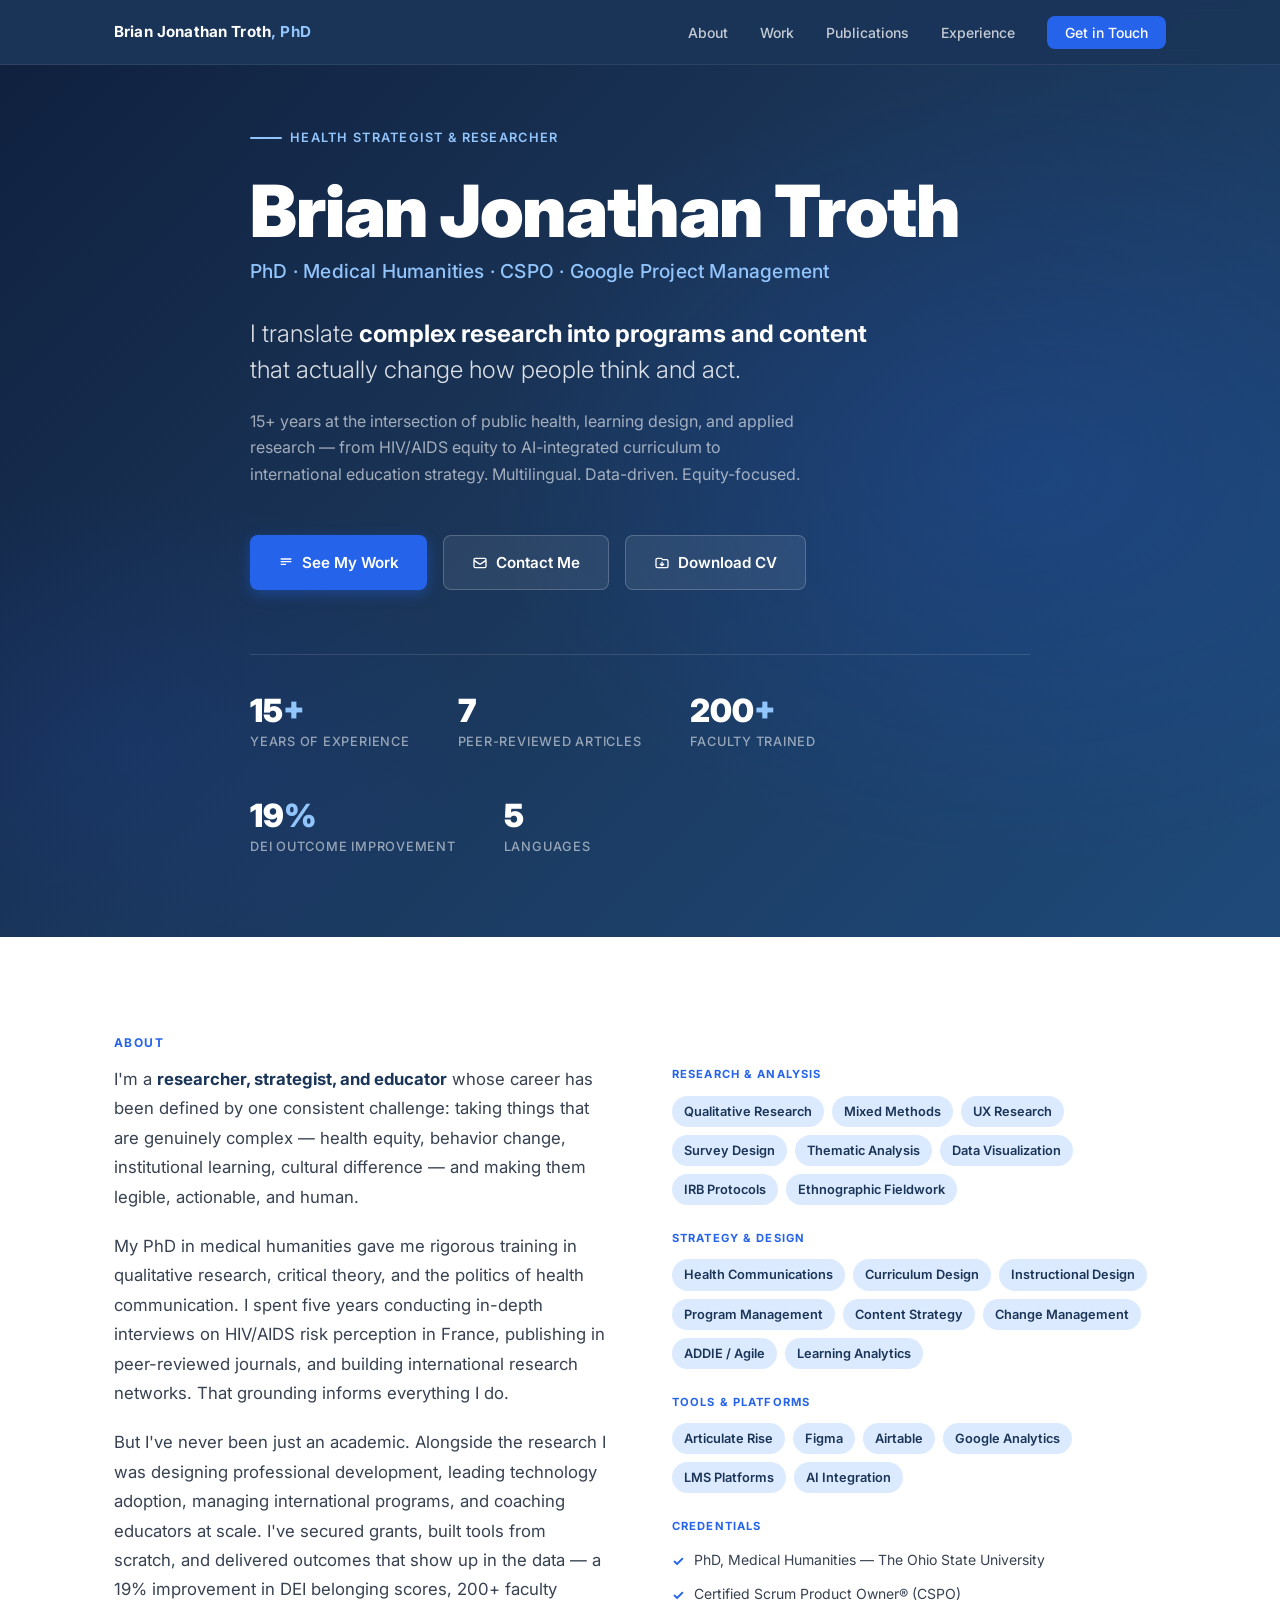
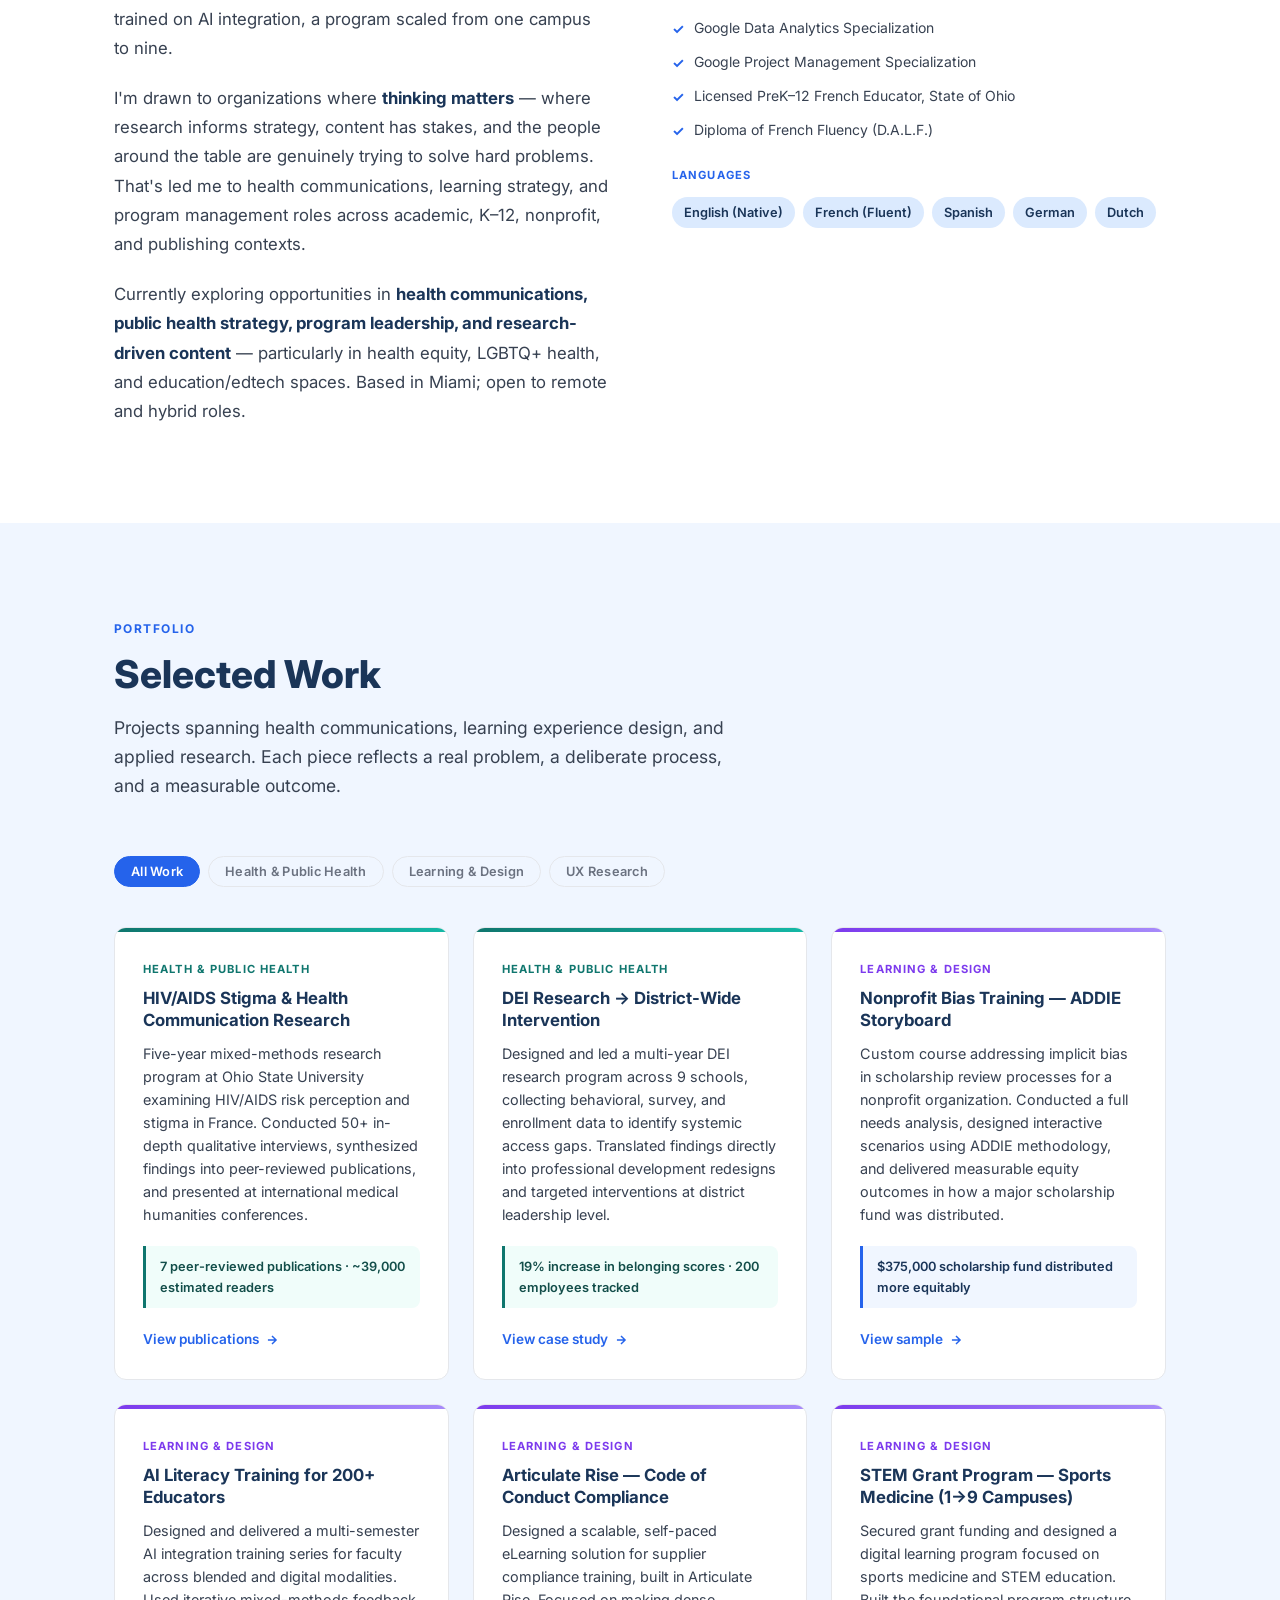
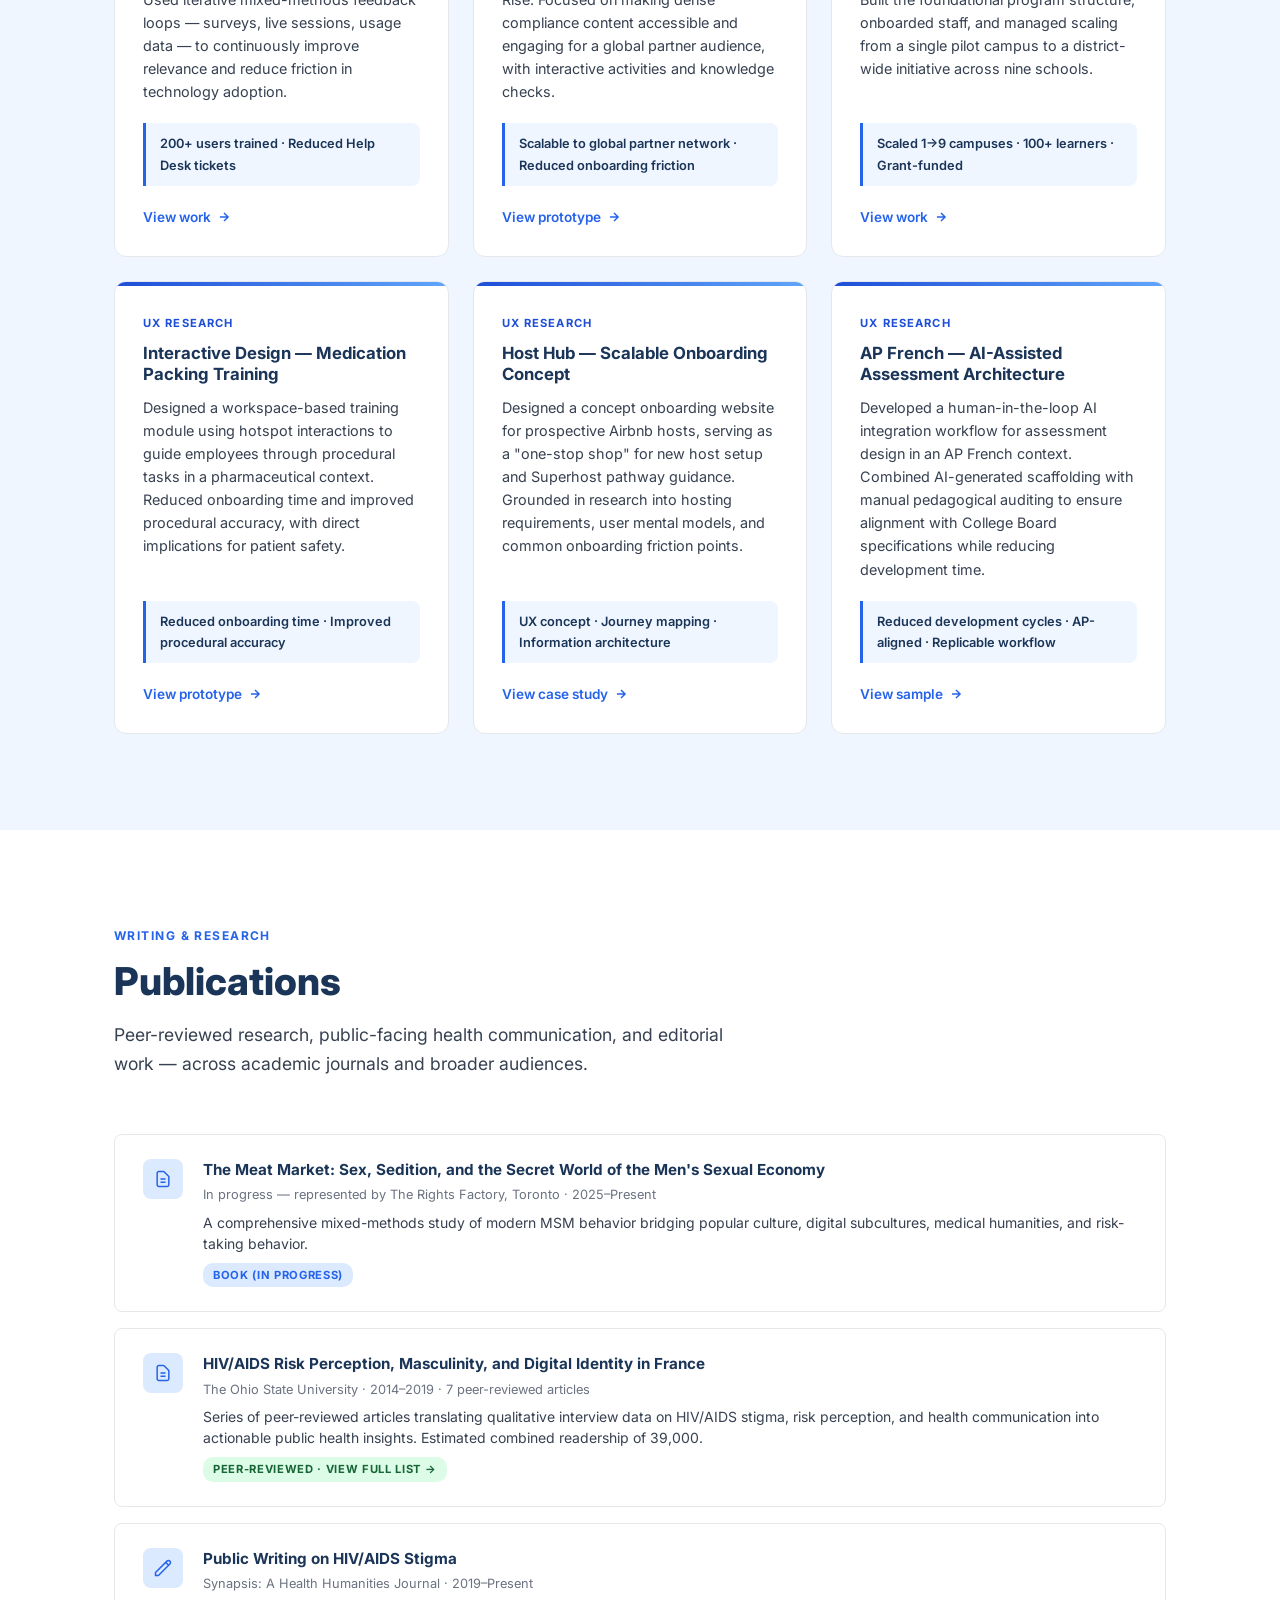
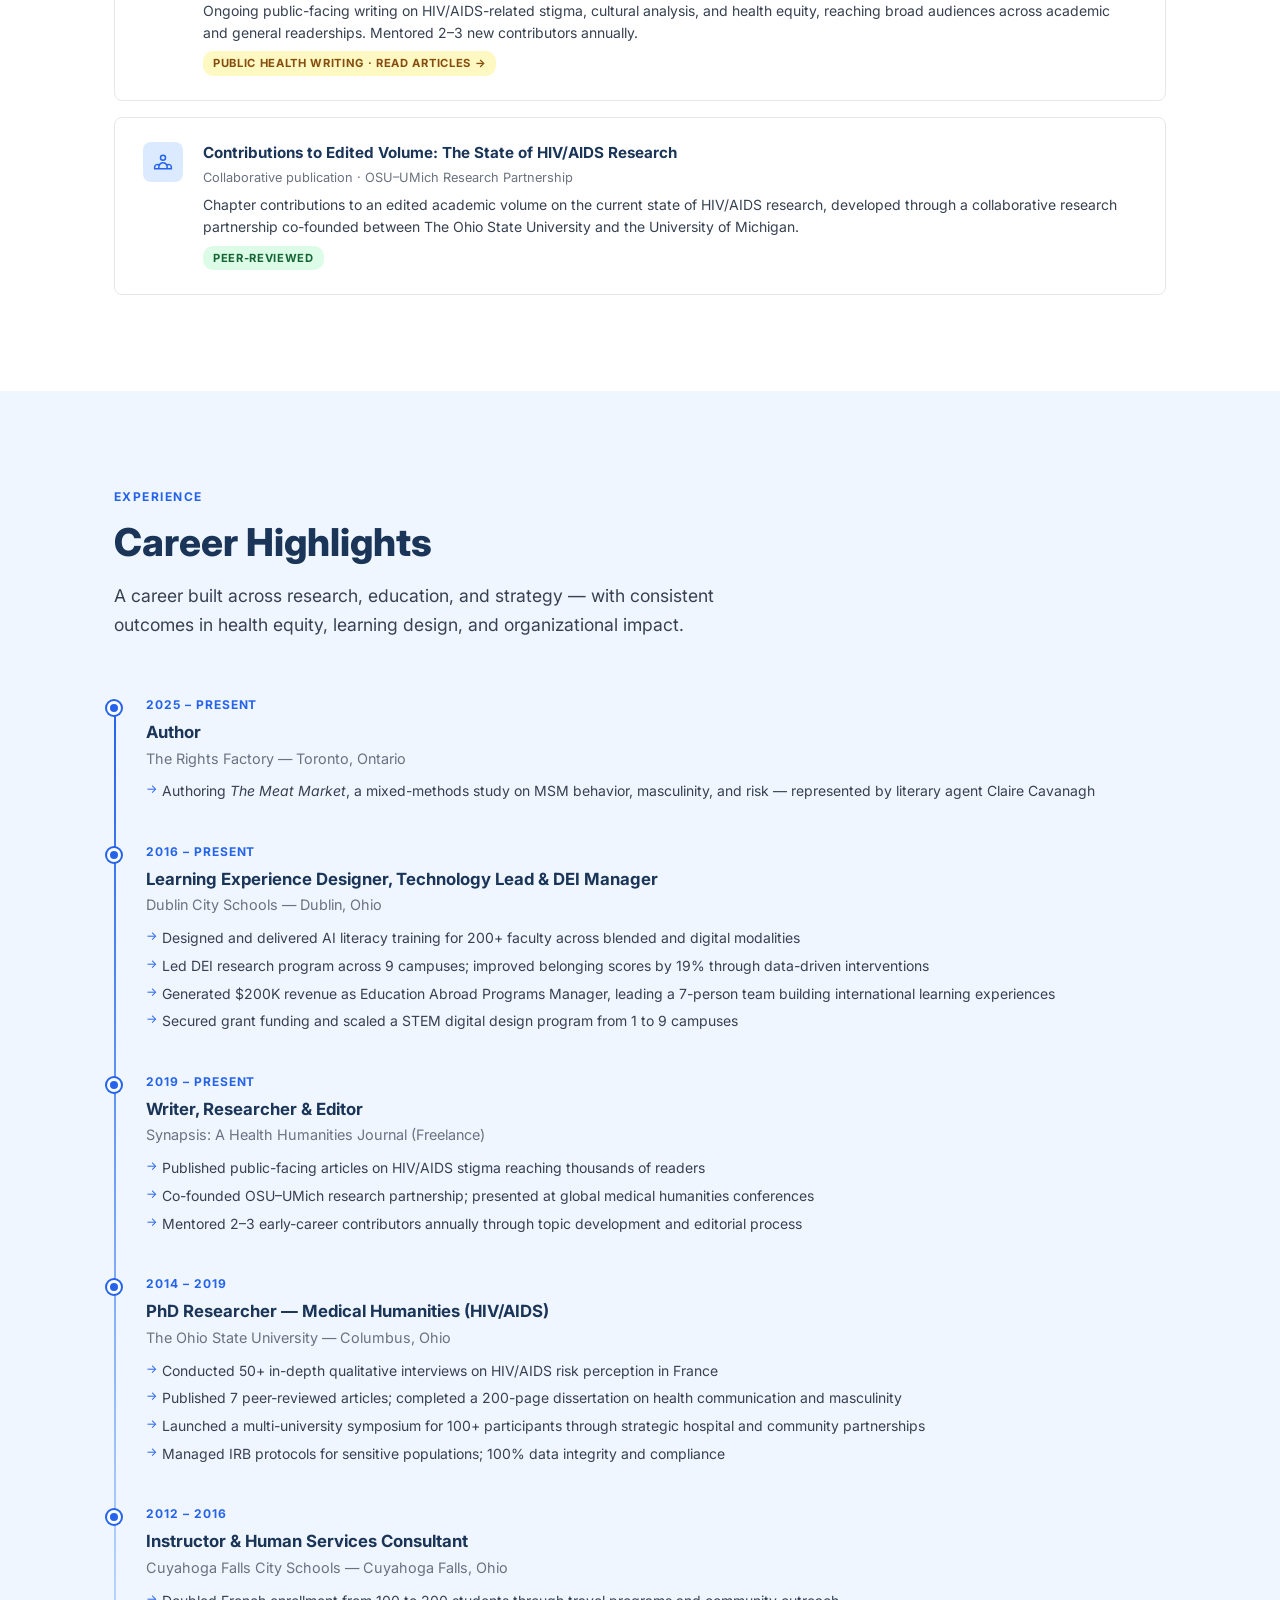
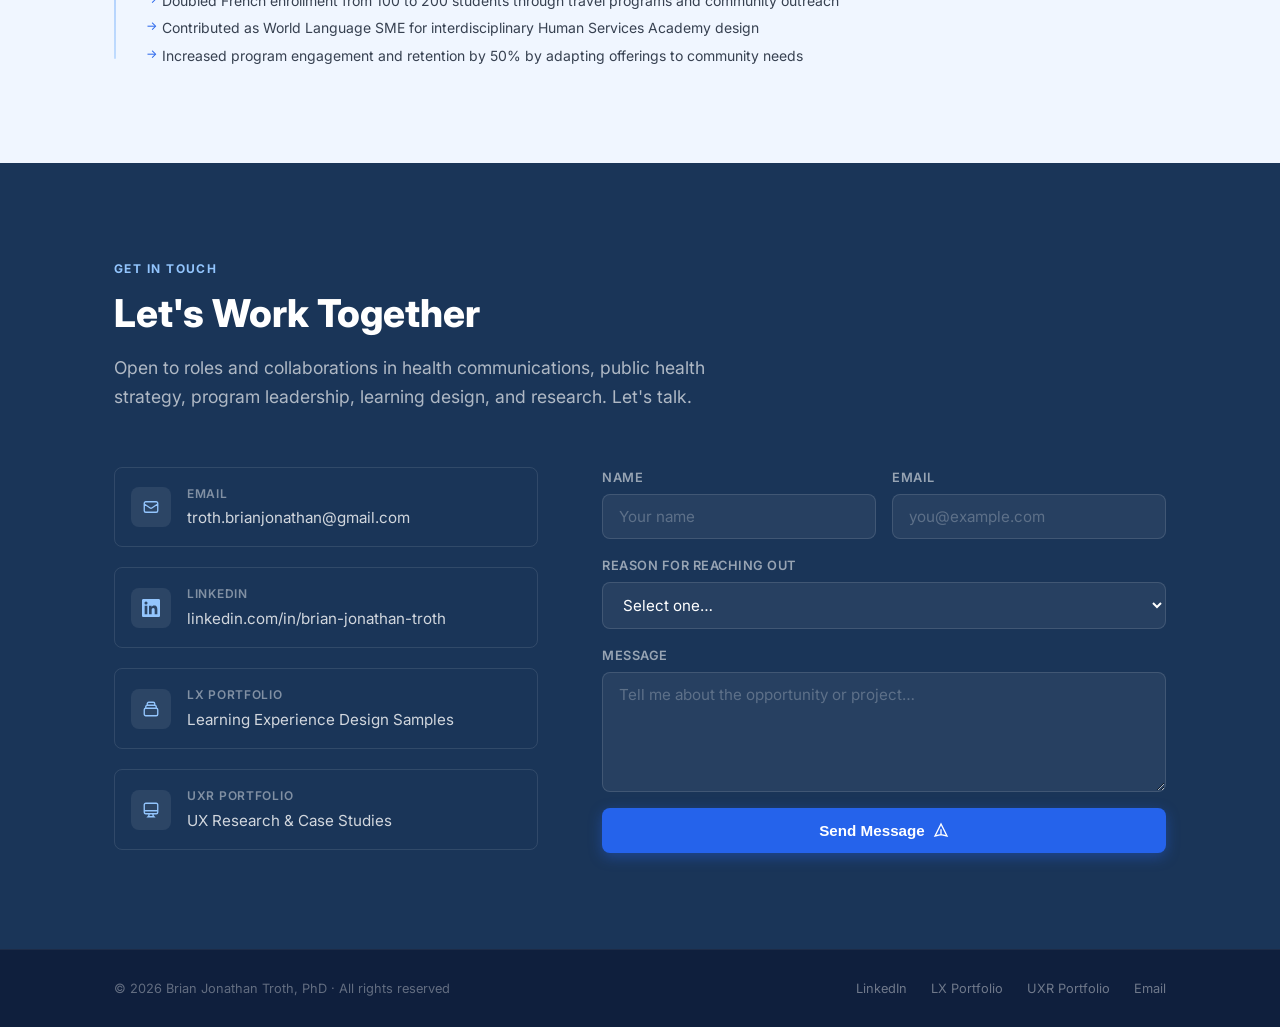
==== index.html @ f3775083 "Add files via upload" ====
<!DOCTYPE html>
<html lang="en">
<head>
  <meta charset="UTF-8" />
  <meta name="viewport" content="width=device-width, initial-scale=1.0" />
  <title>Brian Jonathan Troth, PhD — Health Strategist & Learning Researcher</title>
  <meta name="description" content="Brian Jonathan Troth is a researcher, strategist, and educator with 15+ years translating complex problems into health communications, programs, and learning experiences that change behavior." />
  <meta name="author" content="Brian Jonathan Troth" />

  <!-- Open Graph -->
  <meta property="og:title" content="Brian Jonathan Troth, PhD — Health Strategist & Learning Researcher" />
  <meta property="og:description" content="Researcher and strategist bridging public health, learning design, and real-world impact." />
  <meta property="og:type" content="website" />

  <!-- Fonts -->
  <link rel="preconnect" href="https://fonts.googleapis.com" />
  <link rel="preconnect" href="https://fonts.gstatic.com" crossorigin />
  <link href="https://fonts.googleapis.com/css2?family=Inter:wght@300;400;500;600;700;800;900&display=swap" rel="stylesheet" />

  <link rel="stylesheet" href="style.css" />
</head>
<body>

<!-- ============================================================
     NAVIGATION
============================================================ -->
<nav id="nav" role="navigation" aria-label="Main navigation">
  <div class="container nav-inner">
    <a href="#hero" class="nav-logo">Brian Jonathan Troth<span>, PhD</span></a>
    <ul class="nav-links" role="list">
      <li><a href="#about">About</a></li>
      <li><a href="#work">Work</a></li>
      <li><a href="#publications">Publications</a></li>
      <li><a href="#experience">Experience</a></li>
      <li><a href="#contact" class="nav-cta">Get in Touch</a></li>
    </ul>
    <button class="nav-toggle" aria-label="Toggle navigation" aria-expanded="false">
      <span></span><span></span><span></span>
    </button>
  </div>
</nav>


<!-- ============================================================
     HERO
============================================================ -->
<section id="hero">
  <div class="container">
    <div class="hero-inner">
      <div class="hero-eyebrow">Health Strategist &amp; Researcher</div>
      <h1 class="hero-name">Brian Jonathan Troth</h1>
      <p class="hero-credentials">PhD · Medical Humanities · CSPO · Google Project Management</p>
      <p class="hero-tagline">
        I translate <strong>complex research into programs and content</strong><br>
        that actually change how people think and act.
      </p>
      <p class="hero-sub">
        15+ years at the intersection of public health, learning design, and applied research —
        from HIV/AIDS equity to AI-integrated curriculum to international education strategy.
        Multilingual. Data-driven. Equity-focused.
      </p>
      <div class="hero-actions">
        <a href="#work" class="btn btn-primary">
          <svg width="16" height="16" fill="none" viewBox="0 0 24 24" stroke="currentColor" stroke-width="2"><path d="M4 6h16M4 10h16M4 14h8"/></svg>
          See My Work
        </a>
        <a href="#contact" class="btn btn-ghost">
          <svg width="16" height="16" fill="none" viewBox="0 0 24 24" stroke="currentColor" stroke-width="2"><path d="M3 8l7.89 5.26a2 2 0 002.22 0L21 8M5 19h14a2 2 0 002-2V7a2 2 0 00-2-2H5a2 2 0 00-2 2v10a2 2 0 002 2z"/></svg>
          Contact Me
        </a>
        <!-- ↓ Replace href with your resume file path after upload -->
        <a href="resume.pdf" target="_blank" rel="noopener" class="btn btn-ghost">
          <svg width="16" height="16" fill="none" viewBox="0 0 24 24" stroke="currentColor" stroke-width="2"><path d="M12 10v6m0 0l-3-3m3 3l3-3M3 17V7a2 2 0 012-2h6l2 2h6a2 2 0 012 2v8a2 2 0 01-2 2H5a2 2 0 01-2-2z"/></svg>
          Download CV
        </a>
      </div>

      <div class="hero-stats">
        <div>
          <div class="stat-num">15<span>+</span></div>
          <div class="stat-label">Years of experience</div>
        </div>
        <div>
          <div class="stat-num">7</div>
          <div class="stat-label">Peer-reviewed articles</div>
        </div>
        <div>
          <div class="stat-num">200<span>+</span></div>
          <div class="stat-label">Faculty trained</div>
        </div>
        <div>
          <div class="stat-num">19<span>%</span></div>
          <div class="stat-label">DEI outcome improvement</div>
        </div>
        <div>
          <div class="stat-num">5</div>
          <div class="stat-label">Languages</div>
        </div>
      </div>
    </div>
  </div>
</section>


<!-- ============================================================
     ABOUT
============================================================ -->
<section id="about">
  <div class="container">
    <div class="section-label">About</div>
    <div class="about-grid">

      <div class="about-body fade-in">
        <p>
          I'm a <strong>researcher, strategist, and educator</strong> whose career has been
          defined by one consistent challenge: taking things that are genuinely complex —
          health equity, behavior change, institutional learning, cultural difference — and
          making them legible, actionable, and human.
        </p>
        <p>
          My PhD in medical humanities gave me rigorous training in qualitative research,
          critical theory, and the politics of health communication. I spent five years
          conducting in-depth interviews on HIV/AIDS risk perception in France, publishing
          in peer-reviewed journals, and building international research networks. That
          grounding informs everything I do.
        </p>
        <p>
          But I've never been just an academic. Alongside the research I was designing
          professional development, leading technology adoption, managing international
          programs, and coaching educators at scale. I've secured grants, built tools from
          scratch, and delivered outcomes that show up in the data — a 19% improvement in
          DEI belonging scores, 200+ faculty trained on AI integration, a program scaled
          from one campus to nine.
        </p>
        <p>
          I'm drawn to organizations where <strong>thinking matters</strong> — where research
          informs strategy, content has stakes, and the people around the table are genuinely
          trying to solve hard problems. That's led me to health communications, learning
          strategy, and program management roles across academic, K–12, nonprofit, and
          publishing contexts.
        </p>
        <p>
          Currently exploring opportunities in <strong>health communications, public health
          strategy, program leadership, and research-driven content</strong> — particularly in
          health equity, LGBTQ+ health, and education/edtech spaces. Based in Miami; open
          to remote and hybrid roles.
        </p>
      </div>

      <div class="about-aside fade-in">
        <div class="skill-group">
          <h4>Research &amp; Analysis</h4>
          <div class="skill-tags">
            <span class="tag">Qualitative Research</span>
            <span class="tag">Mixed Methods</span>
            <span class="tag">UX Research</span>
            <span class="tag">Survey Design</span>
            <span class="tag">Thematic Analysis</span>
            <span class="tag">Data Visualization</span>
            <span class="tag">IRB Protocols</span>
            <span class="tag">Ethnographic Fieldwork</span>
          </div>
        </div>

        <div class="skill-group">
          <h4>Strategy &amp; Design</h4>
          <div class="skill-tags">
            <span class="tag">Health Communications</span>
            <span class="tag">Curriculum Design</span>
            <span class="tag">Instructional Design</span>
            <span class="tag">Program Management</span>
            <span class="tag">Content Strategy</span>
            <span class="tag">Change Management</span>
            <span class="tag">ADDIE / Agile</span>
            <span class="tag">Learning Analytics</span>
          </div>
        </div>

        <div class="skill-group">
          <h4>Tools &amp; Platforms</h4>
          <div class="skill-tags">
            <span class="tag">Articulate Rise</span>
            <span class="tag">Figma</span>
            <span class="tag">Airtable</span>
            <span class="tag">Google Analytics</span>
            <span class="tag">LMS Platforms</span>
            <span class="tag">AI Integration</span>
          </div>
        </div>

        <div class="skill-group">
          <h4>Credentials</h4>
          <ul class="cert-list">
            <li>PhD, Medical Humanities — The Ohio State University</li>
            <li>Certified Scrum Product Owner® (CSPO)</li>
            <li>Google Data Analytics Specialization</li>
            <li>Google Project Management Specialization</li>
            <li>Licensed PreK–12 French Educator, State of Ohio</li>
            <li>Diploma of French Fluency (D.A.L.F.)</li>
          </ul>
        </div>

        <div class="skill-group">
          <h4>Languages</h4>
          <div class="skill-tags">
            <span class="tag">English (Native)</span>
            <span class="tag">French (Fluent)</span>
            <span class="tag">Spanish</span>
            <span class="tag">German</span>
            <span class="tag">Dutch</span>
          </div>
        </div>
      </div>

    </div>
  </div>
</section>


<!-- ============================================================
     WORK / PORTFOLIO
     To add a new project: copy one .work-card block,
     update data-category (health | learning | research),
     update the stripe class, and fill in the fields.
============================================================ -->
<section id="work">
  <div class="container">
    <div class="section-label">Portfolio</div>
    <h2 class="section-title">Selected Work</h2>
    <p class="section-intro">
      Projects spanning health communications, learning experience design, and applied research.
      Each piece reflects a real problem, a deliberate process, and a measurable outcome.
    </p>

    <!-- Filter bar -->
    <div class="filter-bar" role="group" aria-label="Filter work by category">
      <button class="filter-btn active" data-filter="all">All Work</button>
      <button class="filter-btn" data-filter="health">Health &amp; Public Health</button>
      <button class="filter-btn" data-filter="learning">Learning &amp; Design</button>
      <button class="filter-btn" data-filter="research">UX Research</button>
    </div>

    <div class="work-grid">

      <!-- CARD 1 -->
      <article class="work-card fade-in" data-category="health">
        <div class="card-stripe health"></div>
        <div class="card-body">
          <div class="card-category health">Health &amp; Public Health</div>
          <h3 class="card-title">HIV/AIDS Stigma &amp; Health Communication Research</h3>
          <p class="card-desc">
            Five-year mixed-methods research program at Ohio State University examining HIV/AIDS
            risk perception and stigma in France. Conducted 50+ in-depth qualitative interviews,
            synthesized findings into peer-reviewed publications, and presented at international
            medical humanities conferences.
          </p>
          <div class="card-outcome health">7 peer-reviewed publications · ~39,000 estimated readers</div>
          <!-- ↓ Replace with actual link when available -->
          <a href="#publications" class="card-link">
            View publications
            <svg width="14" height="14" fill="none" viewBox="0 0 24 24" stroke="currentColor" stroke-width="2.5"><path d="M5 12h14M12 5l7 7-7 7"/></svg>
          </a>
        </div>
      </article>

      <!-- CARD 2 -->
      <article class="work-card fade-in" data-category="health">
        <div class="card-stripe health"></div>
        <div class="card-body">
          <div class="card-category health">Health &amp; Public Health</div>
          <h3 class="card-title">DEI Research → District-Wide Intervention</h3>
          <p class="card-desc">
            Designed and led a multi-year DEI research program across 9 schools, collecting
            behavioral, survey, and enrollment data to identify systemic access gaps. Translated
            findings directly into professional development redesigns and targeted interventions
            at district leadership level.
          </p>
          <div class="card-outcome health">19% increase in belonging scores · 200 employees tracked</div>
          <a href="https://sites.google.com/view/brian-jonathan-troth-uxr/home" target="_blank" rel="noopener" class="card-link">
            View case study
            <svg width="14" height="14" fill="none" viewBox="0 0 24 24" stroke="currentColor" stroke-width="2.5"><path d="M5 12h14M12 5l7 7-7 7"/></svg>
          </a>
        </div>
      </article>

      <!-- CARD 3 -->
      <article class="work-card fade-in" data-category="learning">
        <div class="card-stripe learning"></div>
        <div class="card-body">
          <div class="card-category learning">Learning &amp; Design</div>
          <h3 class="card-title">Nonprofit Bias Training — ADDIE Storyboard</h3>
          <p class="card-desc">
            Custom course addressing implicit bias in scholarship review processes for a
            nonprofit organization. Conducted a full needs analysis, designed interactive
            scenarios using ADDIE methodology, and delivered measurable equity outcomes
            in how a major scholarship fund was distributed.
          </p>
          <div class="card-outcome">$375,000 scholarship fund distributed more equitably</div>
          <a href="https://sites.google.com/view/brian-jonathan-troth-lx/home" target="_blank" rel="noopener" class="card-link">
            View sample
            <svg width="14" height="14" fill="none" viewBox="0 0 24 24" stroke="currentColor" stroke-width="2.5"><path d="M5 12h14M12 5l7 7-7 7"/></svg>
          </a>
        </div>
      </article>

      <!-- CARD 4 -->
      <article class="work-card fade-in" data-category="learning">
        <div class="card-stripe learning"></div>
        <div class="card-body">
          <div class="card-category learning">Learning &amp; Design</div>
          <h3 class="card-title">AI Literacy Training for 200+ Educators</h3>
          <p class="card-desc">
            Designed and delivered a multi-semester AI integration training series for faculty
            across blended and digital modalities. Used iterative mixed-methods feedback loops
            — surveys, live sessions, usage data — to continuously improve relevance and
            reduce friction in technology adoption.
          </p>
          <div class="card-outcome">200+ users trained · Reduced Help Desk tickets</div>
          <a href="https://sites.google.com/view/brian-jonathan-troth-lx/home" target="_blank" rel="noopener" class="card-link">
            View work
            <svg width="14" height="14" fill="none" viewBox="0 0 24 24" stroke="currentColor" stroke-width="2.5"><path d="M5 12h14M12 5l7 7-7 7"/></svg>
          </a>
        </div>
      </article>

      <!-- CARD 5 -->
      <article class="work-card fade-in" data-category="learning">
        <div class="card-stripe learning"></div>
        <div class="card-body">
          <div class="card-category learning">Learning &amp; Design</div>
          <h3 class="card-title">Articulate Rise — Code of Conduct Compliance</h3>
          <p class="card-desc">
            Designed a scalable, self-paced eLearning solution for supplier compliance training,
            built in Articulate Rise. Focused on making dense compliance content accessible and
            engaging for a global partner audience, with interactive activities and knowledge checks.
          </p>
          <div class="card-outcome">Scalable to global partner network · Reduced onboarding friction</div>
          <a href="https://sites.google.com/view/brian-jonathan-troth-lx/home" target="_blank" rel="noopener" class="card-link">
            View prototype
            <svg width="14" height="14" fill="none" viewBox="0 0 24 24" stroke="currentColor" stroke-width="2.5"><path d="M5 12h14M12 5l7 7-7 7"/></svg>
          </a>
        </div>
      </article>

      <!-- CARD 6 -->
      <article class="work-card fade-in" data-category="learning">
        <div class="card-stripe learning"></div>
        <div class="card-body">
          <div class="card-category learning">Learning &amp; Design</div>
          <h3 class="card-title">STEM Grant Program — Sports Medicine (1→9 Campuses)</h3>
          <p class="card-desc">
            Secured grant funding and designed a digital learning program focused on sports
            medicine and STEM education. Built the foundational program structure, onboarded
            staff, and managed scaling from a single pilot campus to a district-wide initiative
            across nine schools.
          </p>
          <div class="card-outcome">Scaled 1→9 campuses · 100+ learners · Grant-funded</div>
          <a href="https://sites.google.com/view/brian-jonathan-troth-lx/home" target="_blank" rel="noopener" class="card-link">
            View work
            <svg width="14" height="14" fill="none" viewBox="0 0 24 24" stroke="currentColor" stroke-width="2.5"><path d="M5 12h14M12 5l7 7-7 7"/></svg>
          </a>
        </div>
      </article>

      <!-- CARD 7 -->
      <article class="work-card fade-in" data-category="research">
        <div class="card-stripe research"></div>
        <div class="card-body">
          <div class="card-category research">UX Research</div>
          <h3 class="card-title">Interactive Design — Medication Packing Training</h3>
          <p class="card-desc">
            Designed a workspace-based training module using hotspot interactions to guide
            employees through procedural tasks in a pharmaceutical context. Reduced onboarding
            time and improved procedural accuracy, with direct implications for patient safety.
          </p>
          <div class="card-outcome">Reduced onboarding time · Improved procedural accuracy</div>
          <a href="https://sites.google.com/view/brian-jonathan-troth-uxr/home" target="_blank" rel="noopener" class="card-link">
            View prototype
            <svg width="14" height="14" fill="none" viewBox="0 0 24 24" stroke="currentColor" stroke-width="2.5"><path d="M5 12h14M12 5l7 7-7 7"/></svg>
          </a>
        </div>
      </article>

      <!-- CARD 8 -->
      <article class="work-card fade-in" data-category="research">
        <div class="card-stripe research"></div>
        <div class="card-body">
          <div class="card-category research">UX Research</div>
          <h3 class="card-title">Host Hub — Scalable Onboarding Concept</h3>
          <p class="card-desc">
            Designed a concept onboarding website for prospective Airbnb hosts, serving as a
            "one-stop shop" for new host setup and Superhost pathway guidance. Grounded in
            research into hosting requirements, user mental models, and common onboarding
            friction points.
          </p>
          <div class="card-outcome">UX concept · Journey mapping · Information architecture</div>
          <a href="https://sites.google.com/view/brian-jonathan-troth-uxr/home" target="_blank" rel="noopener" class="card-link">
            View case study
            <svg width="14" height="14" fill="none" viewBox="0 0 24 24" stroke="currentColor" stroke-width="2.5"><path d="M5 12h14M12 5l7 7-7 7"/></svg>
          </a>
        </div>
      </article>

      <!-- CARD 9 -->
      <article class="work-card fade-in" data-category="research">
        <div class="card-stripe research"></div>
        <div class="card-body">
          <div class="card-category research">UX Research</div>
          <h3 class="card-title">AP French — AI-Assisted Assessment Architecture</h3>
          <p class="card-desc">
            Developed a human-in-the-loop AI integration workflow for assessment design in an
            AP French context. Combined AI-generated scaffolding with manual pedagogical auditing
            to ensure alignment with College Board specifications while reducing development time.
          </p>
          <div class="card-outcome">Reduced development cycles · AP-aligned · Replicable workflow</div>
          <a href="https://sites.google.com/view/brian-jonathan-troth-lx/home" target="_blank" rel="noopener" class="card-link">
            View sample
            <svg width="14" height="14" fill="none" viewBox="0 0 24 24" stroke="currentColor" stroke-width="2.5"><path d="M5 12h14M12 5l7 7-7 7"/></svg>
          </a>
        </div>
      </article>

    </div><!-- /work-grid -->
  </div>
</section>


<!-- ============================================================
     PUBLICATIONS
============================================================ -->
<section id="publications">
  <div class="container">
    <div class="section-label">Writing &amp; Research</div>
    <h2 class="section-title">Publications</h2>
    <p class="section-intro">
      Peer-reviewed research, public-facing health communication, and editorial work —
      across academic journals and broader audiences.
    </p>

    <div class="pub-grid">

      <!-- ↓ Replace href values with actual DOI/URL links for each article -->
      <div class="pub-item fade-in">
        <div class="pub-icon">
          <svg width="20" height="20" fill="none" viewBox="0 0 24 24" stroke="currentColor" stroke-width="1.8"><path d="M9 12h6m-6 4h6m2 5H7a2 2 0 01-2-2V5a2 2 0 012-2h5.586a1 1 0 01.707.293l5.414 5.414a1 1 0 01.293.707V19a2 2 0 01-2 2z"/></svg>
        </div>
        <div class="pub-content">
          <div class="pub-title">The Meat Market: Sex, Sedition, and the Secret World of the Men's Sexual Economy</div>
          <div class="pub-meta">In progress — represented by The Rights Factory, Toronto · 2025–Present</div>
          <div class="pub-desc">A comprehensive mixed-methods study of modern MSM behavior bridging popular culture, digital subcultures, medical humanities, and risk-taking behavior.</div>
          <span class="pub-tag">Book (In Progress)</span>
        </div>
      </div>

      <div class="pub-item fade-in">
        <div class="pub-icon">
          <svg width="20" height="20" fill="none" viewBox="0 0 24 24" stroke="currentColor" stroke-width="1.8"><path d="M9 12h6m-6 4h6m2 5H7a2 2 0 01-2-2V5a2 2 0 012-2h5.586a1 1 0 01.707.293l5.414 5.414a1 1 0 01.293.707V19a2 2 0 01-2 2z"/></svg>
        </div>
        <div class="pub-content">
          <div class="pub-title">HIV/AIDS Risk Perception, Masculinity, and Digital Identity in France</div>
          <div class="pub-meta">The Ohio State University · 2014–2019 · 7 peer-reviewed articles</div>
          <div class="pub-desc">Series of peer-reviewed articles translating qualitative interview data on HIV/AIDS stigma, risk perception, and health communication into actionable public health insights. Estimated combined readership of 39,000.</div>
          <!-- ↓ Replace with link to your Google Scholar or publications page -->
          <a href="https://scholar.google.com/citations?user=c9XU_WUAAAAJ&hl=en" class="pub-tag peer" style="text-decoration:none;">Peer-Reviewed · View Full List →</a>
        </div>
      </div>

      <div class="pub-item fade-in">
        <div class="pub-icon">
          <svg width="20" height="20" fill="none" viewBox="0 0 24 24" stroke="currentColor" stroke-width="1.8"><path d="M15.232 5.232l3.536 3.536m-2.036-5.036a2.5 2.5 0 113.536 3.536L6.5 21.036H3v-3.572L16.732 3.732z"/></svg>
        </div>
        <div class="pub-content">
          <div class="pub-title">Public Writing on HIV/AIDS Stigma</div>
          <div class="pub-meta">Synapsis: A Health Humanities Journal · 2019–Present</div>
          <div class="pub-desc">Ongoing public-facing writing on HIV/AIDS-related stigma, cultural analysis, and health equity, reaching broad audiences across academic and general readerships. Mentored 2–3 new contributors annually.</div>
          <!-- ↓ Replace with your actual Synapsis author page URL -->
          <a href="https://medicalhealthhumanities.com/author/troth13/" target="_blank" rel="noopener" class="pub-tag public" style="text-decoration:none;">Public Health Writing · Read Articles →</a>
        </div>
      </div>

      <div class="pub-item fade-in">
        <div class="pub-icon">
          <svg width="20" height="20" fill="none" viewBox="0 0 24 24" stroke="currentColor" stroke-width="1.8"><path d="M17 20h5v-2a3 3 0 00-5.356-1.857M17 20H7m10 0v-2c0-.656-.126-1.283-.356-1.857M7 20H2v-2a3 3 0 015.356-1.857M7 20v-2c0-.656.126-1.283.356-1.857m0 0a5.002 5.002 0 019.288 0M15 7a3 3 0 11-6 0 3 3 0 016 0z"/></svg>
        </div>
        <div class="pub-content">
          <div class="pub-title">Contributions to Edited Volume: The State of HIV/AIDS Research</div>
          <div class="pub-meta">Collaborative publication · OSU–UMich Research Partnership</div>
          <div class="pub-desc">Chapter contributions to an edited academic volume on the current state of HIV/AIDS research, developed through a collaborative research partnership co-founded between The Ohio State University and the University of Michigan.</div>
          <span class="pub-tag peer">Peer-Reviewed</span>
        </div>
      </div>

    </div>
  </div>
</section>


<!-- ============================================================
     EXPERIENCE
============================================================ -->
<section id="experience">
  <div class="container">
    <div class="section-label">Experience</div>
    <h2 class="section-title">Career Highlights</h2>
    <p class="section-intro">
      A career built across research, education, and strategy — with consistent outcomes
      in health equity, learning design, and organizational impact.
    </p>

    <div class="timeline">

      <div class="timeline-item fade-in">
        <div class="timeline-date">2025 – Present</div>
        <div class="timeline-role">Author</div>
        <div class="timeline-org">The Rights Factory — Toronto, Ontario</div>
        <ul class="timeline-bullets">
          <li>Authoring <em>The Meat Market</em>, a mixed-methods study on MSM behavior, masculinity, and risk — represented by literary agent Claire Cavanagh</li>
        </ul>
      </div>

      <div class="timeline-item fade-in">
        <div class="timeline-date">2016 – Present</div>
        <div class="timeline-role">Learning Experience Designer, Technology Lead &amp; DEI Manager</div>
        <div class="timeline-org">Dublin City Schools — Dublin, Ohio</div>
        <ul class="timeline-bullets">
          <li>Designed and delivered AI literacy training for 200+ faculty across blended and digital modalities</li>
          <li>Led DEI research program across 9 campuses; improved belonging scores by 19% through data-driven interventions</li>
          <li>Generated $200K revenue as Education Abroad Programs Manager, leading a 7-person team building international learning experiences</li>
          <li>Secured grant funding and scaled a STEM digital design program from 1 to 9 campuses</li>
        </ul>
      </div>

      <div class="timeline-item fade-in">
        <div class="timeline-date">2019 – Present</div>
        <div class="timeline-role">Writer, Researcher &amp; Editor</div>
        <div class="timeline-org">Synapsis: A Health Humanities Journal (Freelance)</div>
        <ul class="timeline-bullets">
          <li>Published public-facing articles on HIV/AIDS stigma reaching thousands of readers</li>
          <li>Co-founded OSU–UMich research partnership; presented at global medical humanities conferences</li>
          <li>Mentored 2–3 early-career contributors annually through topic development and editorial process</li>
        </ul>
      </div>

      <div class="timeline-item fade-in">
        <div class="timeline-date">2014 – 2019</div>
        <div class="timeline-role">PhD Researcher — Medical Humanities (HIV/AIDS)</div>
        <div class="timeline-org">The Ohio State University — Columbus, Ohio</div>
        <ul class="timeline-bullets">
          <li>Conducted 50+ in-depth qualitative interviews on HIV/AIDS risk perception in France</li>
          <li>Published 7 peer-reviewed articles; completed a 200-page dissertation on health communication and masculinity</li>
          <li>Launched a multi-university symposium for 100+ participants through strategic hospital and community partnerships</li>
          <li>Managed IRB protocols for sensitive populations; 100% data integrity and compliance</li>
        </ul>
      </div>

      <div class="timeline-item fade-in">
        <div class="timeline-date">2012 – 2016</div>
        <div class="timeline-role">Instructor &amp; Human Services Consultant</div>
        <div class="timeline-org">Cuyahoga Falls City Schools — Cuyahoga Falls, Ohio</div>
        <ul class="timeline-bullets">
          <li>Doubled French enrollment from 100 to 200 students through travel programs and community outreach</li>
          <li>Contributed as World Language SME for interdisciplinary Human Services Academy design</li>
          <li>Increased program engagement and retention by 50% by adapting offerings to community needs</li>
        </ul>
      </div>

    </div>
  </div>
</section>


<!-- ============================================================
     CONTACT
     To enable the form: sign up at formspree.io (free),
     create a form, and replace YOUR_FORM_ID below.
============================================================ -->
<section id="contact">
  <div class="container">
    <div class="section-label">Get in Touch</div>
    <h2 class="section-title">Let's Work Together</h2>
    <p class="section-intro">
      Open to roles and collaborations in health communications, public health strategy,
      program leadership, learning design, and research. Let's talk.
    </p>

    <div class="contact-grid">

      <div class="contact-methods">
        <a href="mailto:troth.brianjonathan@gmail.com" class="contact-method">
          <div class="contact-icon">
            <svg width="18" height="18" fill="none" viewBox="0 0 24 24" stroke="currentColor" stroke-width="1.8"><path d="M3 8l7.89 5.26a2 2 0 002.22 0L21 8M5 19h14a2 2 0 002-2V7a2 2 0 00-2-2H5a2 2 0 00-2 2v10a2 2 0 002 2z"/></svg>
          </div>
          <div>
            <div style="font-size:.75rem;color:rgba(255,255,255,.45);font-weight:600;letter-spacing:.06em;text-transform:uppercase;margin-bottom:2px">Email</div>
            troth.brianjonathan@gmail.com
          </div>
        </a>

        <a href="https://www.linkedin.com/in/brian-jonathan-troth" target="_blank" rel="noopener" class="contact-method">
          <div class="contact-icon">
            <svg width="18" height="18" fill="currentColor" viewBox="0 0 24 24"><path d="M20.447 20.452h-3.554v-5.569c0-1.328-.027-3.037-1.852-3.037-1.853 0-2.136 1.445-2.136 2.939v5.667H9.351V9h3.414v1.561h.046c.477-.9 1.637-1.85 3.37-1.85 3.601 0 4.267 2.37 4.267 5.455v6.286zM5.337 7.433a2.062 2.062 0 01-2.063-2.065 2.064 2.064 0 112.063 2.065zm1.782 13.019H3.555V9h3.564v11.452zM22.225 0H1.771C.792 0 0 .774 0 1.729v20.542C0 23.227.792 24 1.771 24h20.451C23.2 24 24 23.227 24 22.271V1.729C24 .774 23.2 0 22.222 0h.003z"/></svg>
          </div>
          <div>
            <div style="font-size:.75rem;color:rgba(255,255,255,.45);font-weight:600;letter-spacing:.06em;text-transform:uppercase;margin-bottom:2px">LinkedIn</div>
            linkedin.com/in/brian-jonathan-troth
          </div>
        </a>

        <a href="https://sites.google.com/view/brian-jonathan-troth-lx/home" target="_blank" rel="noopener" class="contact-method">
          <div class="contact-icon">
            <svg width="18" height="18" fill="none" viewBox="0 0 24 24" stroke="currentColor" stroke-width="1.8"><path d="M19 11H5m14 0a2 2 0 012 2v6a2 2 0 01-2 2H5a2 2 0 01-2-2v-6a2 2 0 012-2m14 0V9a2 2 0 00-2-2M5 11V9a2 2 0 012-2m0 0V5a2 2 0 012-2h6a2 2 0 012 2v2M7 7h10"/></svg>
          </div>
          <div>
            <div style="font-size:.75rem;color:rgba(255,255,255,.45);font-weight:600;letter-spacing:.06em;text-transform:uppercase;margin-bottom:2px">LX Portfolio</div>
            Learning Experience Design Samples
          </div>
        </a>

        <a href="https://sites.google.com/view/brian-jonathan-troth-uxr/home" target="_blank" rel="noopener" class="contact-method">
          <div class="contact-icon">
            <svg width="18" height="18" fill="none" viewBox="0 0 24 24" stroke="currentColor" stroke-width="1.8"><path d="M9.75 17L9 20l-1 1h8l-1-1-.75-3M3 13h18M5 17h14a2 2 0 002-2V5a2 2 0 00-2-2H5a2 2 0 00-2 2v10a2 2 0 002 2z"/></svg>
          </div>
          <div>
            <div style="font-size:.75rem;color:rgba(255,255,255,.45);font-weight:600;letter-spacing:.06em;text-transform:uppercase;margin-bottom:2px">UXR Portfolio</div>
            UX Research &amp; Case Studies
          </div>
        </a>
      </div>

      <!-- Contact form — powered by Formspree (free tier) -->
      <form
        id="contact-form"
        action="https://formspree.io/f/xnjynjjw"
        method="POST"
        class="contact-form"
      >
        <div class="form-row">
          <div class="form-field">
            <label for="name">Name</label>
            <input type="text" id="name" name="name" placeholder="Your name" required />
          </div>
          <div class="form-field">
            <label for="email">Email</label>
            <input type="email" id="email" name="email" placeholder="you@example.com" required />
          </div>
        </div>

        <div class="form-field">
          <label for="subject">Reason for reaching out</label>
          <select id="subject" name="subject">
            <option value="">Select one…</option>
            <option>Job opportunity</option>
            <option>Collaboration / research</option>
            <option>Speaking / writing inquiry</option>
            <option>General question</option>
          </select>
        </div>

        <div class="form-field">
          <label for="message">Message</label>
          <textarea id="message" name="message" placeholder="Tell me about the opportunity or project…" required></textarea>
        </div>

        <button type="submit" class="btn btn-primary" style="width:100%;justify-content:center;">
          Send Message
          <svg width="16" height="16" fill="none" viewBox="0 0 24 24" stroke="currentColor" stroke-width="2"><path d="M12 19l9 2-9-18-9 18 9-2zm0 0v-8"/></svg>
        </button>
      </form>

    </div>
  </div>
</section>


<!-- ============================================================
     FOOTER
============================================================ -->
<footer>
  <div class="container footer-inner">
    <p class="footer-copy">&copy; 2026 Brian Jonathan Troth, PhD · All rights reserved</p>
    <nav class="footer-links" aria-label="Footer navigation">
      <a href="https://www.linkedin.com/in/brian-jonathan-troth" target="_blank" rel="noopener">LinkedIn</a>
      <a href="https://sites.google.com/view/brian-jonathan-troth-lx/home" target="_blank" rel="noopener">LX Portfolio</a>
      <a href="https://sites.google.com/view/brian-jonathan-troth-uxr/home" target="_blank" rel="noopener">UXR Portfolio</a>
      <a href="mailto:troth.brianjonathan@gmail.com">Email</a>
    </nav>
  </div>
</footer>

<script src="script.js"></script>
</body>
</html>
---- style.css ----
/* ============================================================
   Brian Jonathan Troth — Portfolio
   style.css
   ============================================================ */

/* --- Reset & Base ----------------------------------------- */
*, *::before, *::after { box-sizing: border-box; margin: 0; padding: 0; }

:root {
  --navy:      #1a3558;
  --blue:      #2563eb;
  --blue-mid:  #1d4ed8;
  --blue-lt:   #dbeafe;
  --blue-pale: #f0f6ff;
  --ink:       #111827;
  --ink-mid:   #374151;
  --ink-lt:    #6b7280;
  --rule:      #e5e7eb;
  --white:     #ffffff;
  --radius:    8px;
  --shadow:    0 1px 3px rgba(0,0,0,.08), 0 4px 16px rgba(0,0,0,.06);
  --shadow-md: 0 4px 12px rgba(0,0,0,.10), 0 12px 32px rgba(0,0,0,.08);
  --transition: .2s ease;
  --font: 'Inter', system-ui, -apple-system, sans-serif;
}

html { scroll-behavior: smooth; font-size: 16px; }

body {
  font-family: var(--font);
  color: var(--ink);
  background: var(--white);
  line-height: 1.65;
  -webkit-font-smoothing: antialiased;
}

img { display: block; max-width: 100%; }
a { color: var(--blue); text-decoration: none; }
a:hover { text-decoration: underline; }

/* --- Layout helpers --------------------------------------- */
.container {
  max-width: 1100px;
  margin: 0 auto;
  padding: 0 24px;
}

section { padding: 96px 0; }
section:nth-child(even) { background: var(--blue-pale); }

.section-label {
  font-size: .75rem;
  font-weight: 700;
  letter-spacing: .12em;
  text-transform: uppercase;
  color: var(--blue);
  margin-bottom: 12px;
}

.section-title {
  font-size: clamp(1.75rem, 3vw, 2.5rem);
  font-weight: 800;
  color: var(--navy);
  line-height: 1.2;
  margin-bottom: 16px;
}

.section-intro {
  font-size: 1.1rem;
  color: var(--ink-mid);
  max-width: 640px;
  margin-bottom: 56px;
}

/* --- Navigation ------------------------------------------- */
#nav {
  position: fixed;
  top: 0; left: 0; right: 0;
  z-index: 100;
  background: rgba(26, 53, 88, .97);
  backdrop-filter: blur(8px);
  -webkit-backdrop-filter: blur(8px);
  border-bottom: 1px solid rgba(255,255,255,.08);
  transition: box-shadow var(--transition);
}

#nav.scrolled { box-shadow: 0 2px 16px rgba(0,0,0,.18); }

.nav-inner {
  display: flex;
  align-items: center;
  justify-content: space-between;
  height: 64px;
}

.nav-logo {
  font-size: .95rem;
  font-weight: 700;
  color: var(--white);
  letter-spacing: .01em;
}
.nav-logo span { color: #93c5fd; }

.nav-links {
  display: flex;
  gap: 32px;
  list-style: none;
}

.nav-links a {
  font-size: .875rem;
  font-weight: 500;
  color: rgba(255,255,255,.75);
  transition: color var(--transition);
}
.nav-links a:hover { color: var(--white); text-decoration: none; }

.nav-cta {
  background: var(--blue);
  color: var(--white) !important;
  padding: 8px 18px;
  border-radius: var(--radius);
  transition: background var(--transition) !important;
}
.nav-cta:hover { background: var(--blue-mid) !important; }

.nav-toggle {
  display: none;
  background: none;
  border: none;
  cursor: pointer;
  padding: 8px;
  flex-direction: column;
  gap: 5px;
}
.nav-toggle span {
  display: block;
  width: 22px; height: 2px;
  background: var(--white);
  border-radius: 2px;
  transition: var(--transition);
}

/* --- Hero ------------------------------------------------- */
#hero {
  min-height: 100vh;
  background: linear-gradient(135deg, #0f1f3d 0%, #1a3558 45%, #1e4a7a 100%);
  display: flex;
  align-items: center;
  padding: 120px 0 80px;
  position: relative;
  overflow: hidden;
}

#hero::before {
  content: '';
  position: absolute;
  inset: 0;
  background:
    radial-gradient(ellipse 60% 60% at 80% 50%, rgba(37,99,235,.18) 0%, transparent 70%),
    radial-gradient(ellipse 40% 40% at 10% 80%, rgba(29,78,216,.12) 0%, transparent 70%);
  pointer-events: none;
}

.hero-inner {
  position: relative;
  max-width: 780px;
}

.hero-eyebrow {
  display: inline-flex;
  align-items: center;
  gap: 8px;
  font-size: .8rem;
  font-weight: 600;
  letter-spacing: .1em;
  text-transform: uppercase;
  color: #93c5fd;
  margin-bottom: 24px;
}
.hero-eyebrow::before {
  content: '';
  display: block;
  width: 32px; height: 2px;
  background: #93c5fd;
  border-radius: 2px;
}

.hero-name {
  font-size: clamp(2.5rem, 6vw, 4.5rem);
  font-weight: 900;
  color: var(--white);
  line-height: 1.05;
  letter-spacing: -.02em;
  margin-bottom: 8px;
}

.hero-credentials {
  font-size: clamp(1rem, 2vw, 1.2rem);
  color: #93c5fd;
  font-weight: 500;
  margin-bottom: 28px;
  letter-spacing: .01em;
}

.hero-tagline {
  font-size: clamp(1.1rem, 2.5vw, 1.5rem);
  font-weight: 300;
  color: rgba(255,255,255,.85);
  line-height: 1.5;
  margin-bottom: 20px;
  max-width: 640px;
}

.hero-tagline strong {
  font-weight: 700;
  color: var(--white);
}

.hero-sub {
  font-size: 1rem;
  color: rgba(255,255,255,.6);
  margin-bottom: 48px;
  max-width: 560px;
}

.hero-actions {
  display: flex;
  gap: 16px;
  flex-wrap: wrap;
}

.btn {
  display: inline-flex;
  align-items: center;
  gap: 8px;
  padding: 14px 28px;
  border-radius: var(--radius);
  font-size: .95rem;
  font-weight: 600;
  cursor: pointer;
  border: none;
  transition: all var(--transition);
  text-decoration: none !important;
}

.btn-primary {
  background: var(--blue);
  color: var(--white);
  box-shadow: 0 4px 14px rgba(37,99,235,.4);
}
.btn-primary:hover {
  background: var(--blue-mid);
  transform: translateY(-1px);
  box-shadow: 0 6px 20px rgba(37,99,235,.5);
}

.btn-ghost {
  background: rgba(255,255,255,.08);
  color: var(--white);
  border: 1px solid rgba(255,255,255,.2);
}
.btn-ghost:hover {
  background: rgba(255,255,255,.14);
  transform: translateY(-1px);
}

.hero-stats {
  display: flex;
  gap: 48px;
  margin-top: 64px;
  padding-top: 40px;
  border-top: 1px solid rgba(255,255,255,.12);
  flex-wrap: wrap;
}

.stat-num {
  font-size: 2rem;
  font-weight: 900;
  color: var(--white);
  line-height: 1;
  margin-bottom: 4px;
}
.stat-num span { color: #93c5fd; }
.stat-label {
  font-size: .8rem;
  color: rgba(255,255,255,.55);
  font-weight: 500;
  text-transform: uppercase;
  letter-spacing: .06em;
}

/* --- About ------------------------------------------------ */
#about .about-grid {
  display: grid;
  grid-template-columns: 1fr 1fr;
  gap: 64px;
  align-items: start;
}

.about-body p {
  color: var(--ink-mid);
  font-size: 1.05rem;
  margin-bottom: 20px;
  line-height: 1.75;
}
.about-body p:last-child { margin-bottom: 0; }

.about-body strong { color: var(--navy); font-weight: 700; }

.about-aside { display: flex; flex-direction: column; gap: 24px; }

.skill-group h4 {
  font-size: .7rem;
  font-weight: 700;
  letter-spacing: .1em;
  text-transform: uppercase;
  color: var(--blue);
  margin-bottom: 12px;
}

.skill-tags {
  display: flex;
  flex-wrap: wrap;
  gap: 8px;
}

.tag {
  background: var(--blue-lt);
  color: var(--navy);
  font-size: .8rem;
  font-weight: 600;
  padding: 5px 12px;
  border-radius: 20px;
}

.cert-list {
  list-style: none;
  display: flex;
  flex-direction: column;
  gap: 10px;
}
.cert-list li {
  display: flex;
  align-items: flex-start;
  gap: 10px;
  font-size: .875rem;
  color: var(--ink-mid);
}
.cert-list li::before {
  content: '✓';
  color: var(--blue);
  font-weight: 700;
  flex-shrink: 0;
  margin-top: 1px;
}

/* --- Portfolio -------------------------------------------- */
#work .filter-bar {
  display: flex;
  gap: 8px;
  flex-wrap: wrap;
  margin-bottom: 40px;
}

.filter-btn {
  background: none;
  border: 1.5px solid var(--rule);
  color: var(--ink-lt);
  font-size: .8rem;
  font-weight: 600;
  padding: 7px 16px;
  border-radius: 20px;
  cursor: pointer;
  transition: all var(--transition);
  font-family: var(--font);
  letter-spacing: .02em;
}
.filter-btn:hover { border-color: var(--blue); color: var(--blue); }
.filter-btn.active {
  background: var(--blue);
  border-color: var(--blue);
  color: var(--white);
}

.work-grid {
  display: grid;
  grid-template-columns: repeat(auto-fill, minmax(320px, 1fr));
  gap: 24px;
}

.work-card {
  background: var(--white);
  border: 1px solid var(--rule);
  border-radius: 12px;
  overflow: hidden;
  transition: all var(--transition);
  display: flex;
  flex-direction: column;
}
.work-card:hover {
  transform: translateY(-4px);
  box-shadow: var(--shadow-md);
  border-color: #bfdbfe;
}

.card-stripe {
  height: 4px;
  background: linear-gradient(90deg, var(--blue), #60a5fa);
}
.card-stripe.health { background: linear-gradient(90deg, #0f766e, #14b8a6); }
.card-stripe.learning { background: linear-gradient(90deg, #7c3aed, #a78bfa); }
.card-stripe.research { background: linear-gradient(90deg, #1d4ed8, #60a5fa); }

.card-body {
  padding: 28px;
  flex: 1;
  display: flex;
  flex-direction: column;
}

.card-category {
  font-size: .7rem;
  font-weight: 700;
  letter-spacing: .1em;
  text-transform: uppercase;
  margin-bottom: 10px;
}
.card-category.health { color: #0f766e; }
.card-category.learning { color: #7c3aed; }
.card-category.research { color: #1d4ed8; }

.card-title {
  font-size: 1.05rem;
  font-weight: 700;
  color: var(--navy);
  margin-bottom: 10px;
  line-height: 1.3;
}

.card-desc {
  font-size: .9rem;
  color: var(--ink-mid);
  line-height: 1.6;
  margin-bottom: 20px;
  flex: 1;
}

.card-outcome {
  background: var(--blue-pale);
  border-left: 3px solid var(--blue);
  padding: 10px 14px;
  border-radius: 0 var(--radius) var(--radius) 0;
  font-size: .8rem;
  color: var(--navy);
  font-weight: 600;
  margin-bottom: 20px;
}
.card-outcome.health { background: #f0fdfa; border-color: #0f766e; color: #134e4a; }
.card-outcome.learning { background: #f5f3ff; border-color: #7c3aed; color: #3b0764; }

.card-link {
  display: inline-flex;
  align-items: center;
  gap: 6px;
  font-size: .85rem;
  font-weight: 600;
  color: var(--blue);
  margin-top: auto;
}
.card-link svg { transition: transform var(--transition); }
.card-link:hover svg { transform: translateX(3px); }
.card-link:hover { text-decoration: none; }

/* --- Publications ----------------------------------------- */
#publications .pub-grid {
  display: grid;
  gap: 16px;
}

.pub-item {
  background: var(--white);
  border: 1px solid var(--rule);
  border-radius: var(--radius);
  padding: 24px 28px;
  display: flex;
  gap: 20px;
  align-items: flex-start;
  transition: all var(--transition);
}
.pub-item:hover { border-color: #bfdbfe; box-shadow: var(--shadow); }

.pub-icon {
  width: 40px; height: 40px;
  background: var(--blue-lt);
  border-radius: 8px;
  display: flex;
  align-items: center;
  justify-content: center;
  flex-shrink: 0;
  color: var(--blue);
}

.pub-content { flex: 1; }

.pub-title {
  font-size: .95rem;
  font-weight: 700;
  color: var(--navy);
  margin-bottom: 4px;
  line-height: 1.4;
}

.pub-meta {
  font-size: .8rem;
  color: var(--ink-lt);
  margin-bottom: 6px;
}

.pub-desc {
  font-size: .875rem;
  color: var(--ink-mid);
  line-height: 1.55;
}

.pub-tag {
  display: inline-block;
  font-size: .7rem;
  font-weight: 700;
  letter-spacing: .06em;
  text-transform: uppercase;
  background: var(--blue-lt);
  color: var(--blue);
  padding: 3px 10px;
  border-radius: 10px;
  margin-top: 8px;
}
.pub-tag.peer { background: #dcfce7; color: #166534; }
.pub-tag.public { background: #fef9c3; color: #854d0e; }

/* --- Experience ------------------------------------------- */
#experience .timeline {
  display: grid;
  gap: 0;
  position: relative;
  padding-left: 32px;
}

#experience .timeline::before {
  content: '';
  position: absolute;
  left: 0; top: 8px; bottom: 8px;
  width: 2px;
  background: linear-gradient(to bottom, var(--blue), #bfdbfe);
  border-radius: 2px;
}

.timeline-item {
  position: relative;
  padding-bottom: 40px;
}
.timeline-item:last-child { padding-bottom: 0; }

.timeline-item::before {
  content: '';
  position: absolute;
  left: -39px; top: 6px;
  width: 14px; height: 14px;
  border-radius: 50%;
  background: var(--blue);
  border: 3px solid var(--white);
  box-shadow: 0 0 0 2px var(--blue);
}

.timeline-date {
  font-size: .75rem;
  font-weight: 700;
  letter-spacing: .08em;
  text-transform: uppercase;
  color: var(--blue);
  margin-bottom: 4px;
}

.timeline-role {
  font-size: 1.05rem;
  font-weight: 700;
  color: var(--navy);
}

.timeline-org {
  font-size: .9rem;
  color: var(--ink-lt);
  margin-bottom: 10px;
}

.timeline-bullets {
  list-style: none;
  display: flex;
  flex-direction: column;
  gap: 6px;
}
.timeline-bullets li {
  font-size: .875rem;
  color: var(--ink-mid);
  padding-left: 16px;
  position: relative;
  line-height: 1.55;
}
.timeline-bullets li::before {
  content: '→';
  position: absolute;
  left: 0;
  color: var(--blue);
  font-size: .75rem;
}

/* --- Contact ---------------------------------------------- */
#contact {
  background: var(--navy);
  padding: 96px 0;
}

#contact .section-label { color: #93c5fd; }
#contact .section-title { color: var(--white); }
#contact .section-intro { color: rgba(255,255,255,.65); }

.contact-grid {
  display: grid;
  grid-template-columns: 1fr 1fr;
  gap: 64px;
  align-items: start;
}

.contact-methods {
  display: flex;
  flex-direction: column;
  gap: 20px;
}

.contact-method {
  display: flex;
  align-items: center;
  gap: 16px;
  color: rgba(255,255,255,.8);
  font-size: .95rem;
  text-decoration: none;
  padding: 16px;
  border-radius: var(--radius);
  border: 1px solid rgba(255,255,255,.1);
  transition: all var(--transition);
}
.contact-method:hover {
  background: rgba(255,255,255,.06);
  border-color: rgba(255,255,255,.2);
  color: var(--white);
  text-decoration: none;
}

.contact-icon {
  width: 40px; height: 40px;
  background: rgba(255,255,255,.08);
  border-radius: 8px;
  display: flex;
  align-items: center;
  justify-content: center;
  flex-shrink: 0;
  color: #93c5fd;
}

.contact-form {
  display: flex;
  flex-direction: column;
  gap: 16px;
}

.form-row { display: grid; grid-template-columns: 1fr 1fr; gap: 16px; }

.form-field {
  display: flex;
  flex-direction: column;
  gap: 6px;
}

.form-field label {
  font-size: .8rem;
  font-weight: 600;
  color: rgba(255,255,255,.55);
  letter-spacing: .04em;
  text-transform: uppercase;
}

.form-field input,
.form-field textarea,
.form-field select {
  background: rgba(255,255,255,.06);
  border: 1px solid rgba(255,255,255,.12);
  border-radius: var(--radius);
  color: var(--white);
  font-size: .95rem;
  font-family: var(--font);
  padding: 12px 16px;
  transition: border-color var(--transition);
  outline: none;
}

.form-field input::placeholder,
.form-field textarea::placeholder {
  color: rgba(255,255,255,.25);
}

.form-field input:focus,
.form-field textarea:focus,
.form-field select:focus {
  border-color: #60a5fa;
}

.form-field textarea { resize: vertical; min-height: 120px; }

.form-field select option { background: var(--navy); color: var(--white); }

/* --- Footer ----------------------------------------------- */
footer {
  background: #0f1f3d;
  padding: 28px 0;
  border-top: 1px solid rgba(255,255,255,.06);
}

.footer-inner {
  display: flex;
  align-items: center;
  justify-content: space-between;
  gap: 16px;
  flex-wrap: wrap;
}

.footer-copy {
  font-size: .8rem;
  color: rgba(255,255,255,.35);
}

.footer-links {
  display: flex;
  gap: 24px;
}
.footer-links a {
  font-size: .8rem;
  color: rgba(255,255,255,.4);
  transition: color var(--transition);
}
.footer-links a:hover { color: rgba(255,255,255,.7); text-decoration: none; }

/* --- Responsive ------------------------------------------- */
@media (max-width: 768px) {
  section { padding: 64px 0; }

  .nav-links { display: none; }
  .nav-links.open {
    display: flex;
    flex-direction: column;
    position: absolute;
    top: 64px; left: 0; right: 0;
    background: rgba(26,53,88,.98);
    padding: 20px 24px;
    gap: 16px;
    border-bottom: 1px solid rgba(255,255,255,.08);
  }
  .nav-toggle { display: flex; }

  #about .about-grid { grid-template-columns: 1fr; gap: 40px; }
  .contact-grid { grid-template-columns: 1fr; gap: 40px; }
  .form-row { grid-template-columns: 1fr; }

  .hero-stats { gap: 28px; }
  .work-grid { grid-template-columns: 1fr; }
}

/* --- Utility ---------------------------------------------- */
.hidden { display: none !important; }

.fade-in {
  opacity: 0;
  transform: translateY(20px);
  transition: opacity .5s ease, transform .5s ease;
}
.fade-in.visible {
  opacity: 1;
  transform: none;
}
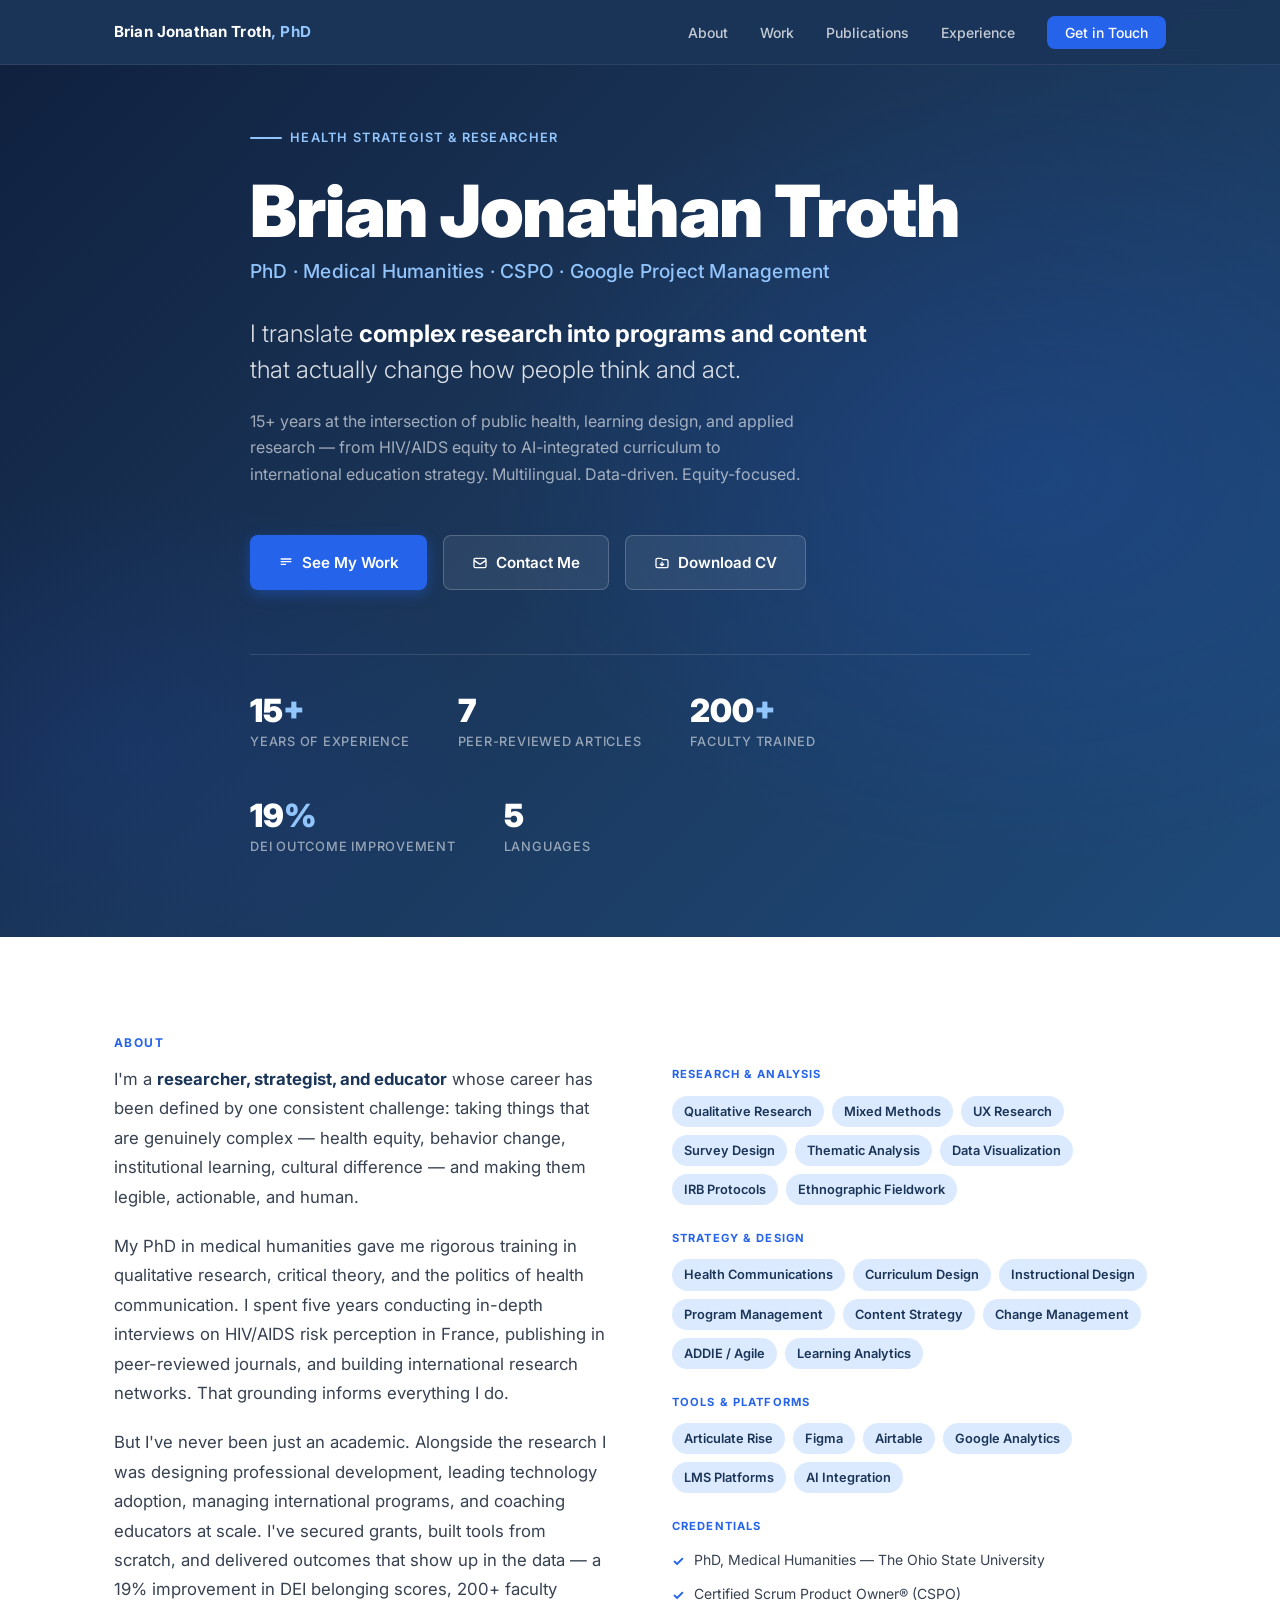
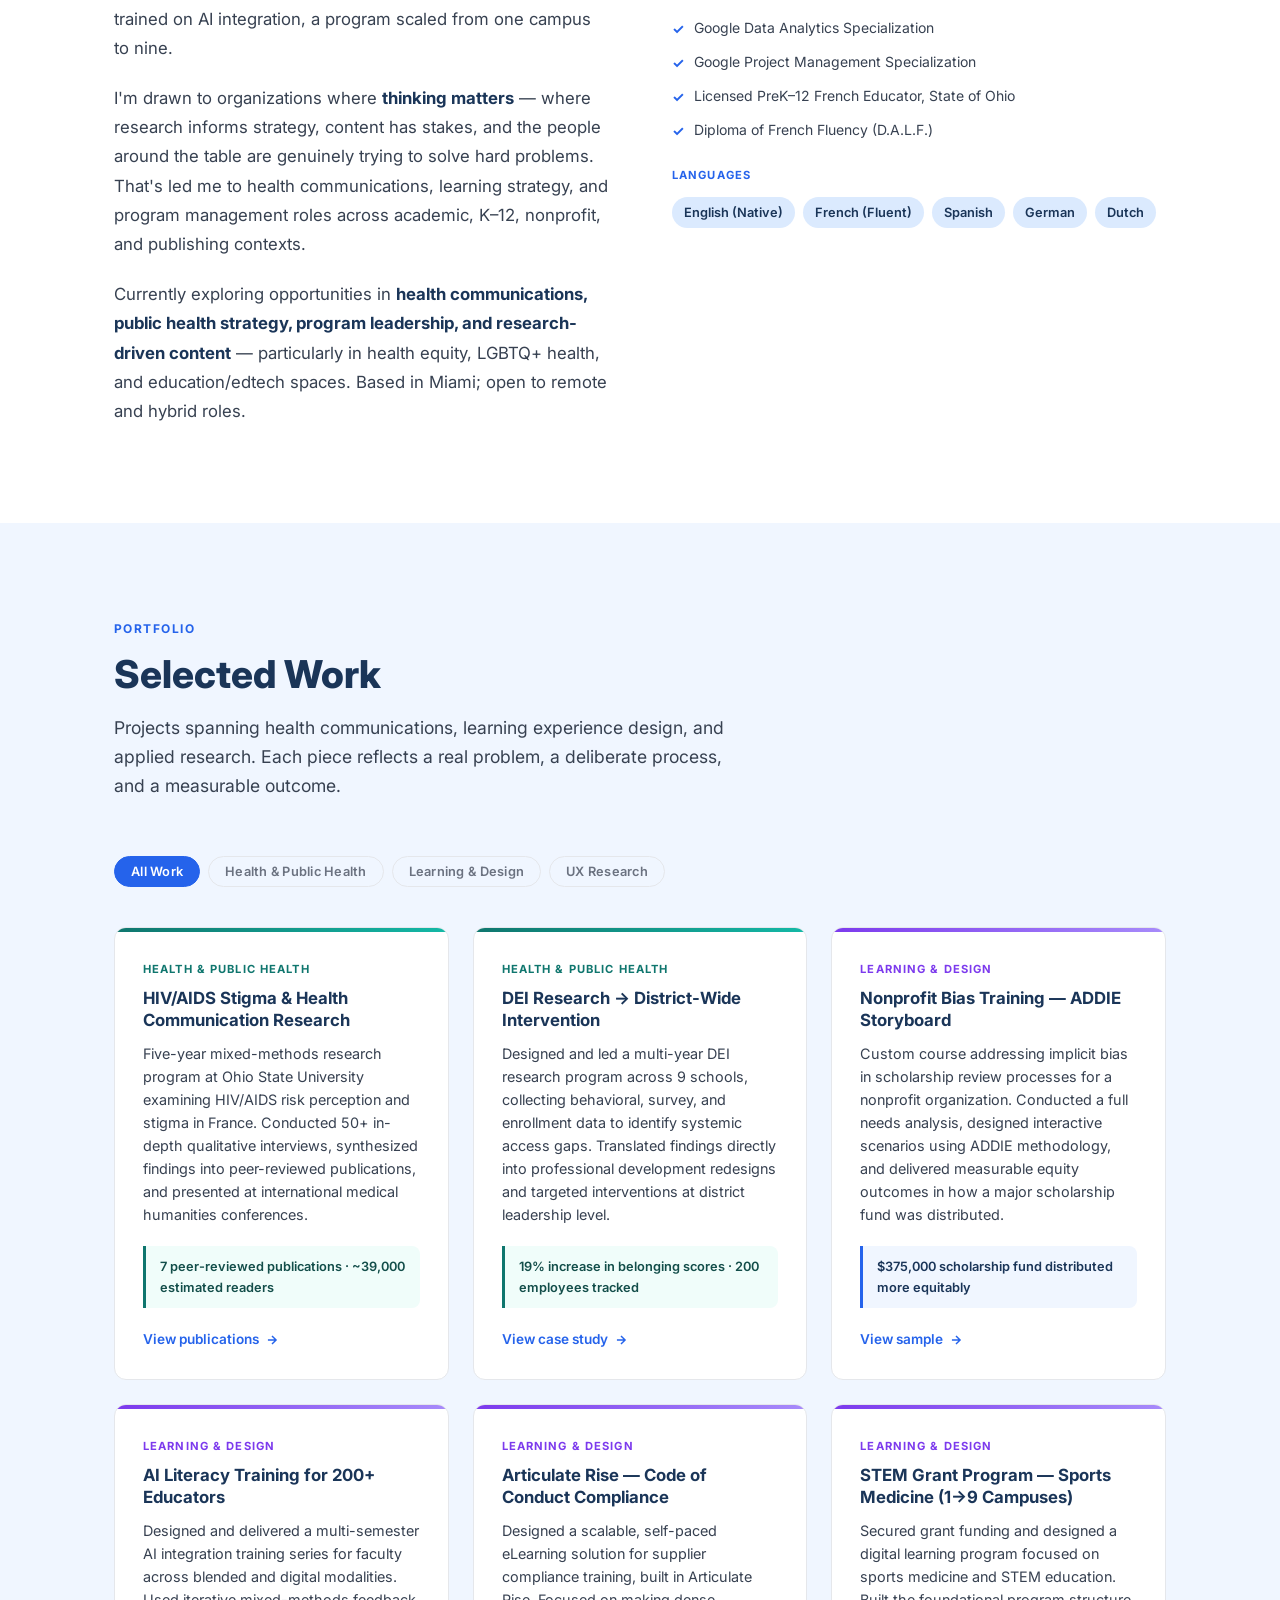
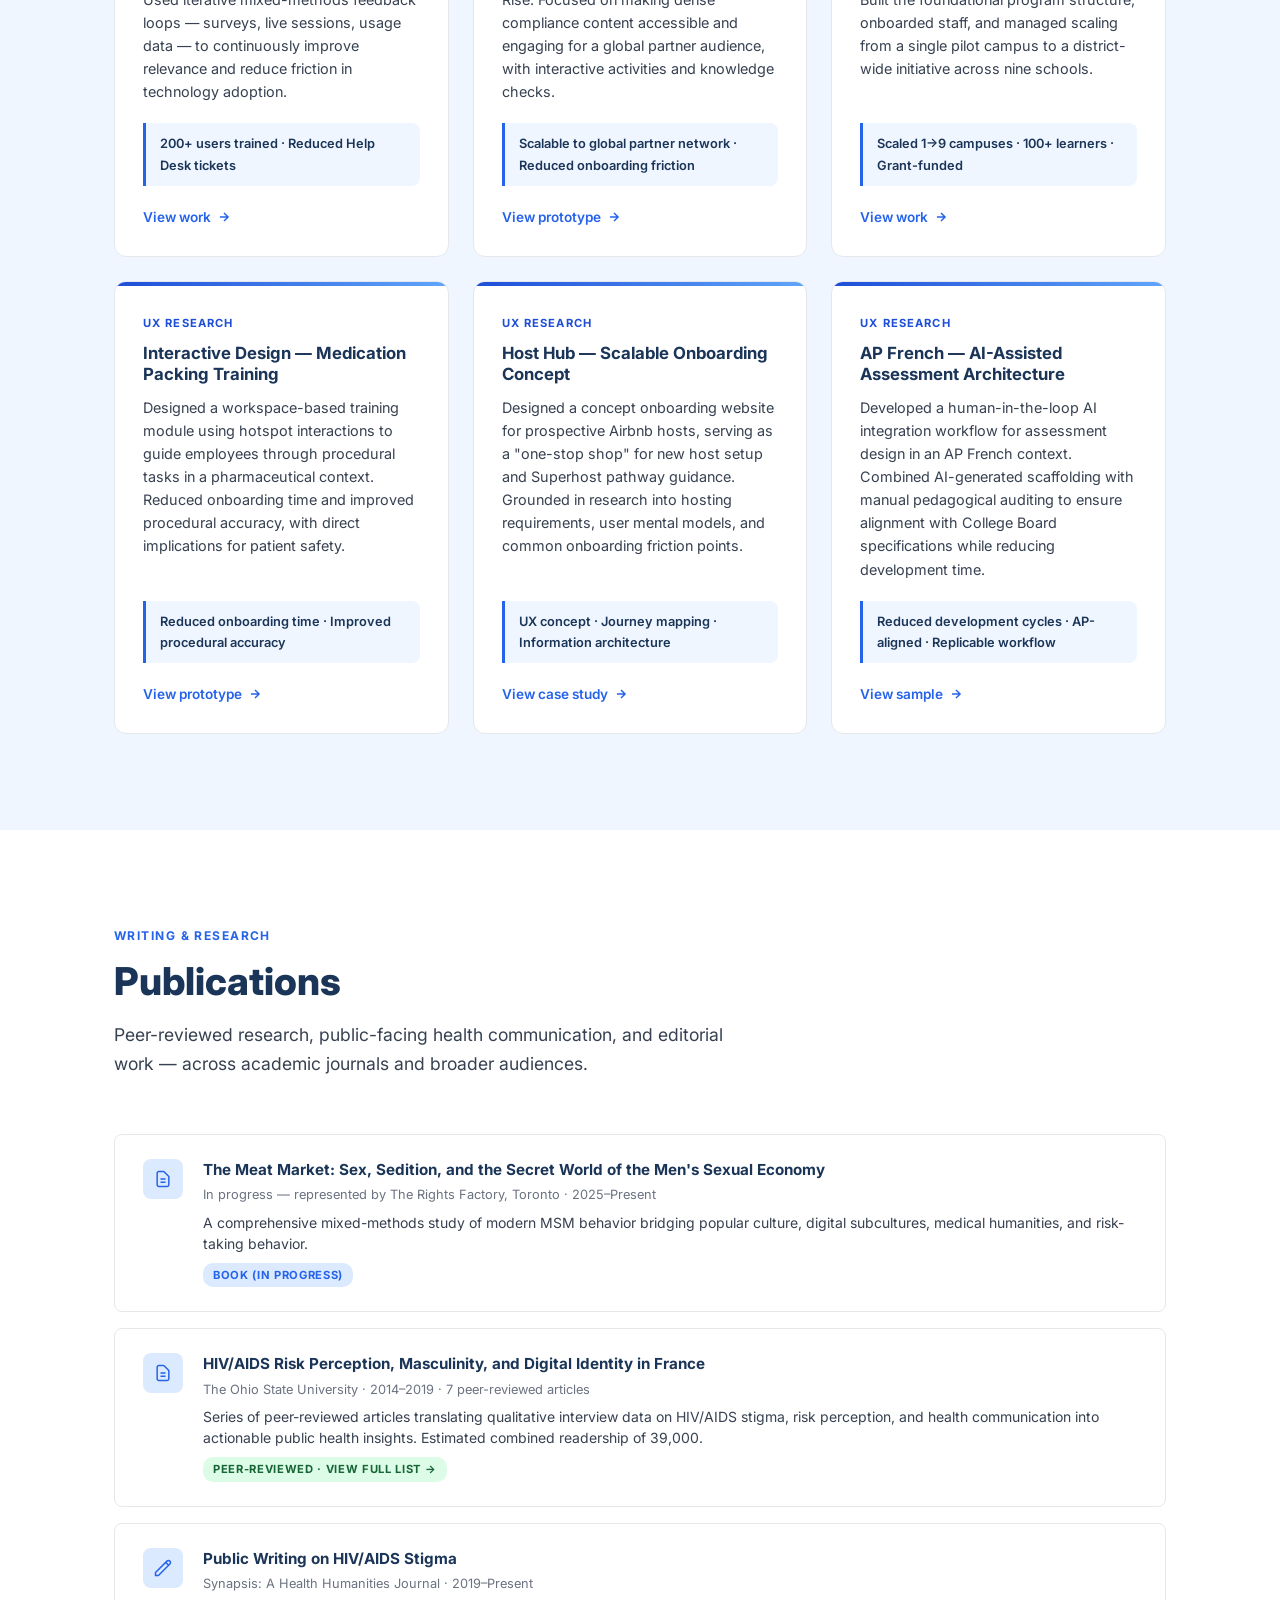
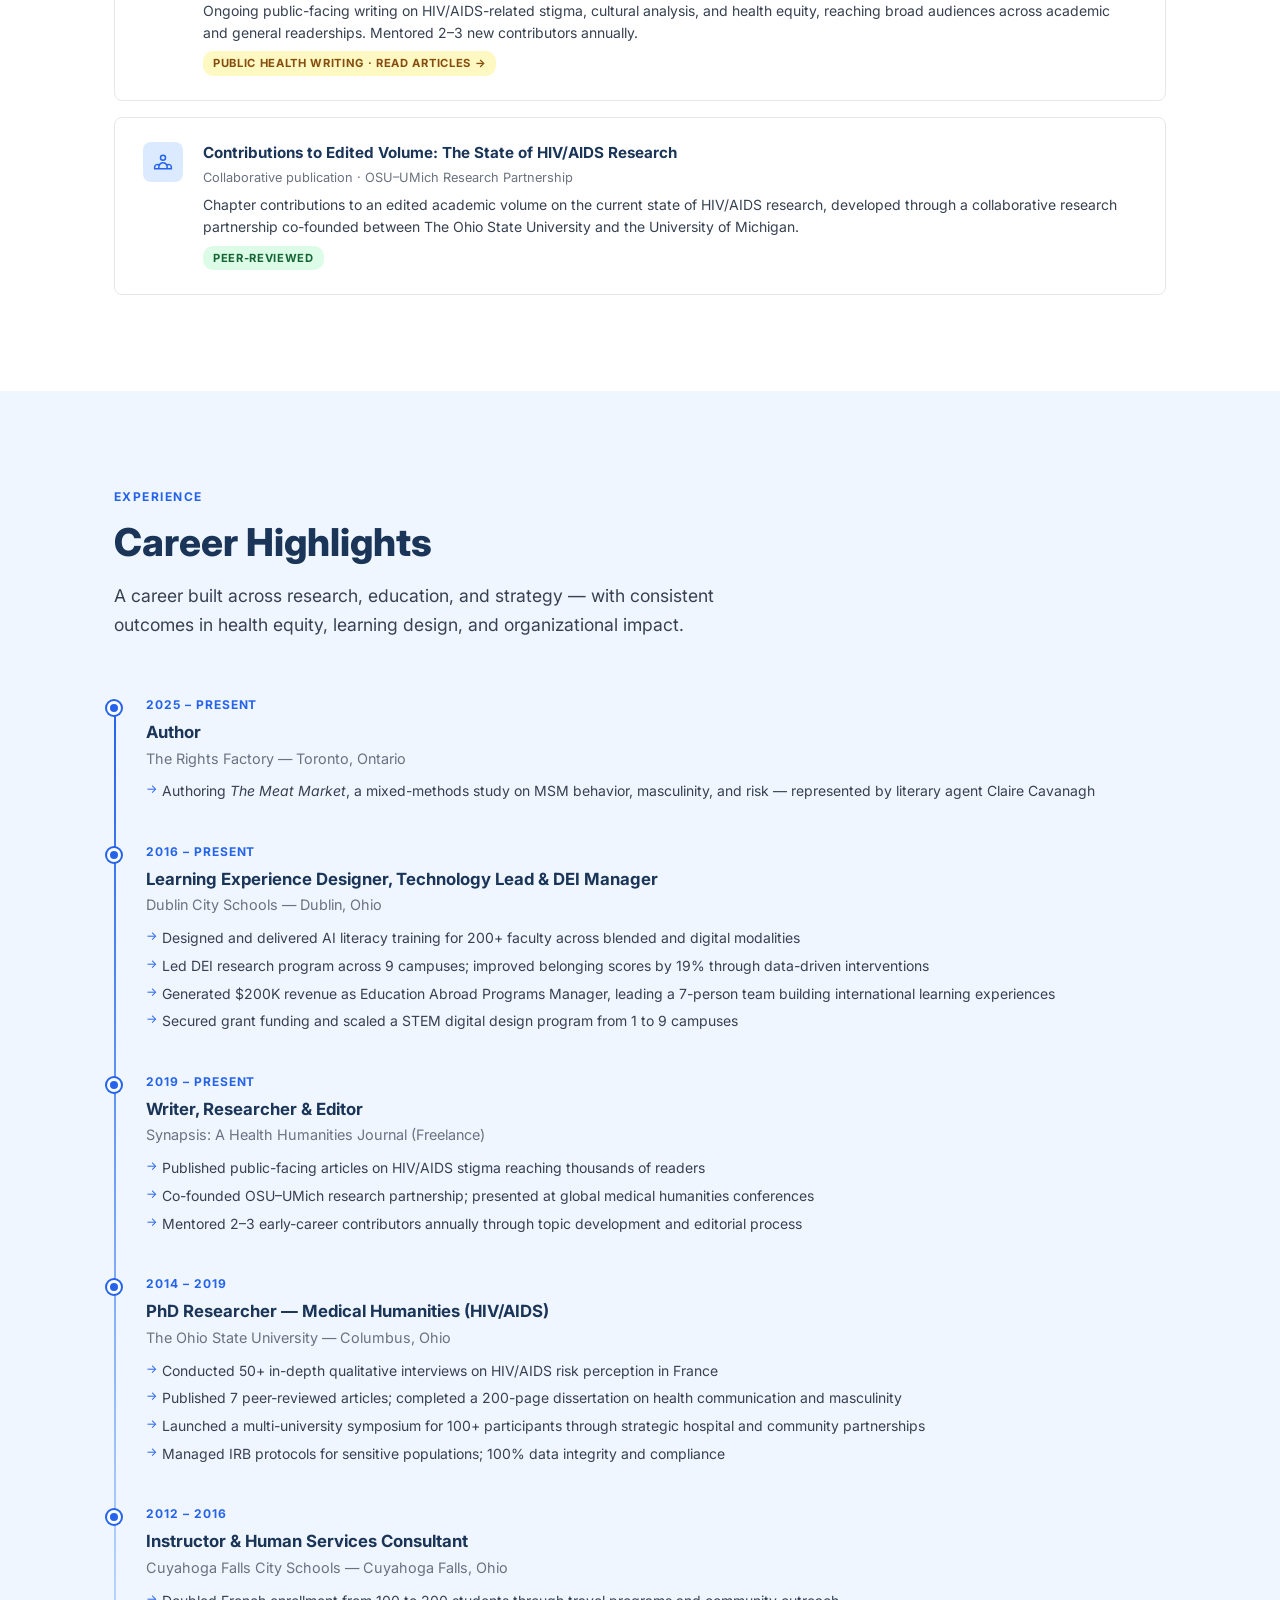
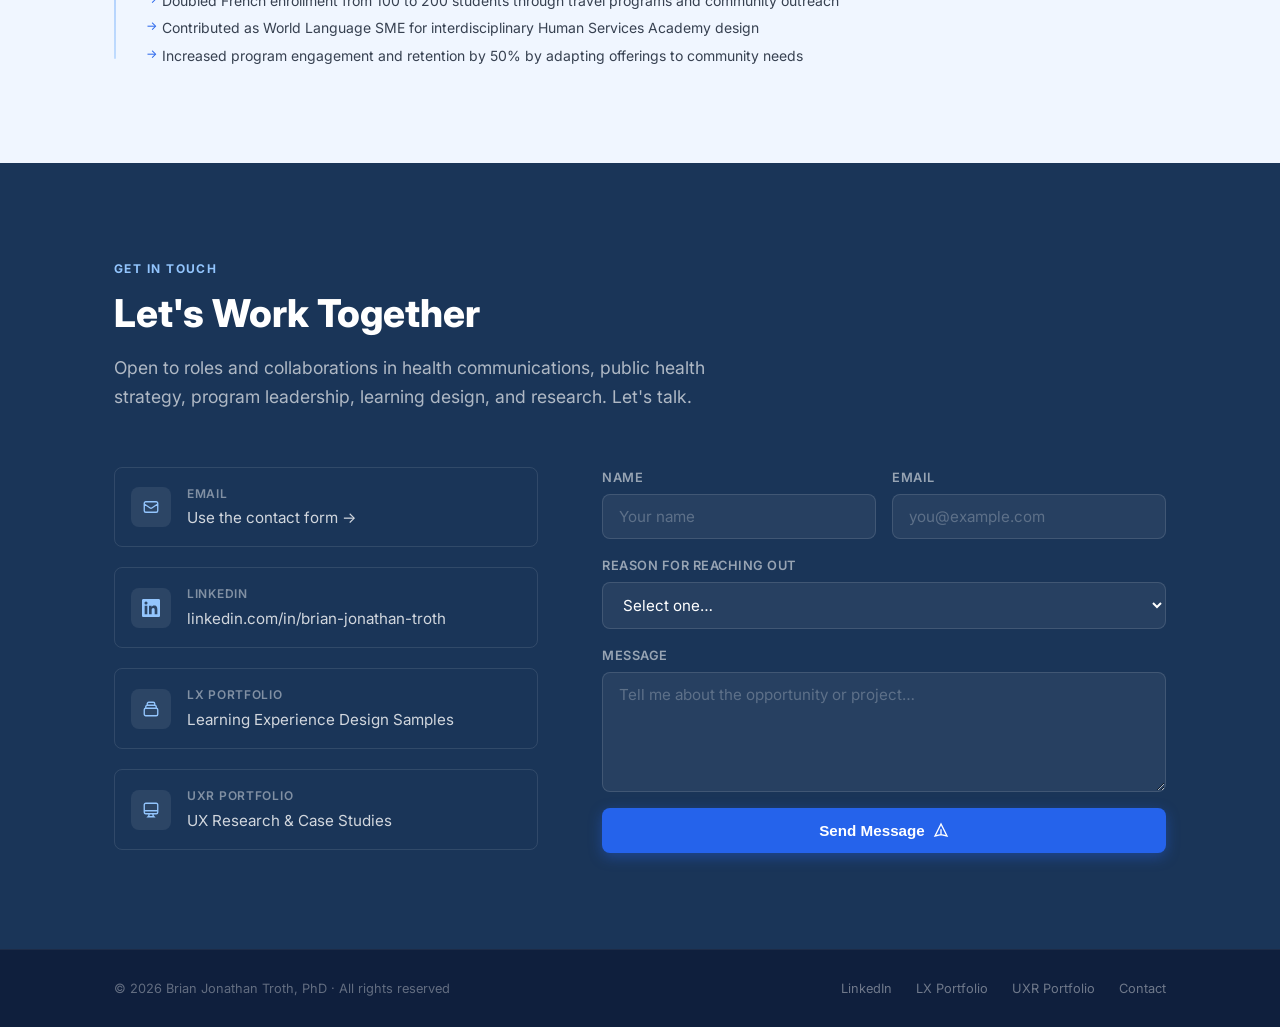
==== commit 6fda9f28: "Add files via upload" ====
--- a/index.html
+++ b/index.html
@@ -586,15 +586,15 @@
     <div class="contact-grid">
 
       <div class="contact-methods">
-        <a href="mailto:troth.brianjonathan@gmail.com" class="contact-method">
+        <div class="contact-method" style="cursor:default;">
           <div class="contact-icon">
             <svg width="18" height="18" fill="none" viewBox="0 0 24 24" stroke="currentColor" stroke-width="1.8"><path d="M3 8l7.89 5.26a2 2 0 002.22 0L21 8M5 19h14a2 2 0 002-2V7a2 2 0 00-2-2H5a2 2 0 00-2 2v10a2 2 0 002 2z"/></svg>
           </div>
           <div>
             <div style="font-size:.75rem;color:rgba(255,255,255,.45);font-weight:600;letter-spacing:.06em;text-transform:uppercase;margin-bottom:2px">Email</div>
-            troth.brianjonathan@gmail.com
-          </div>
-        </a>
+            Use the contact form →
+          </div>
+        </div>
 
         <a href="https://www.linkedin.com/in/brian-jonathan-troth" target="_blank" rel="noopener" class="contact-method">
           <div class="contact-icon">
@@ -682,7 +682,7 @@
       <a href="https://www.linkedin.com/in/brian-jonathan-troth" target="_blank" rel="noopener">LinkedIn</a>
       <a href="https://sites.google.com/view/brian-jonathan-troth-lx/home" target="_blank" rel="noopener">LX Portfolio</a>
       <a href="https://sites.google.com/view/brian-jonathan-troth-uxr/home" target="_blank" rel="noopener">UXR Portfolio</a>
-      <a href="mailto:troth.brianjonathan@gmail.com">Email</a>
+      <a href="#contact">Contact</a>
     </nav>
   </div>
 </footer>
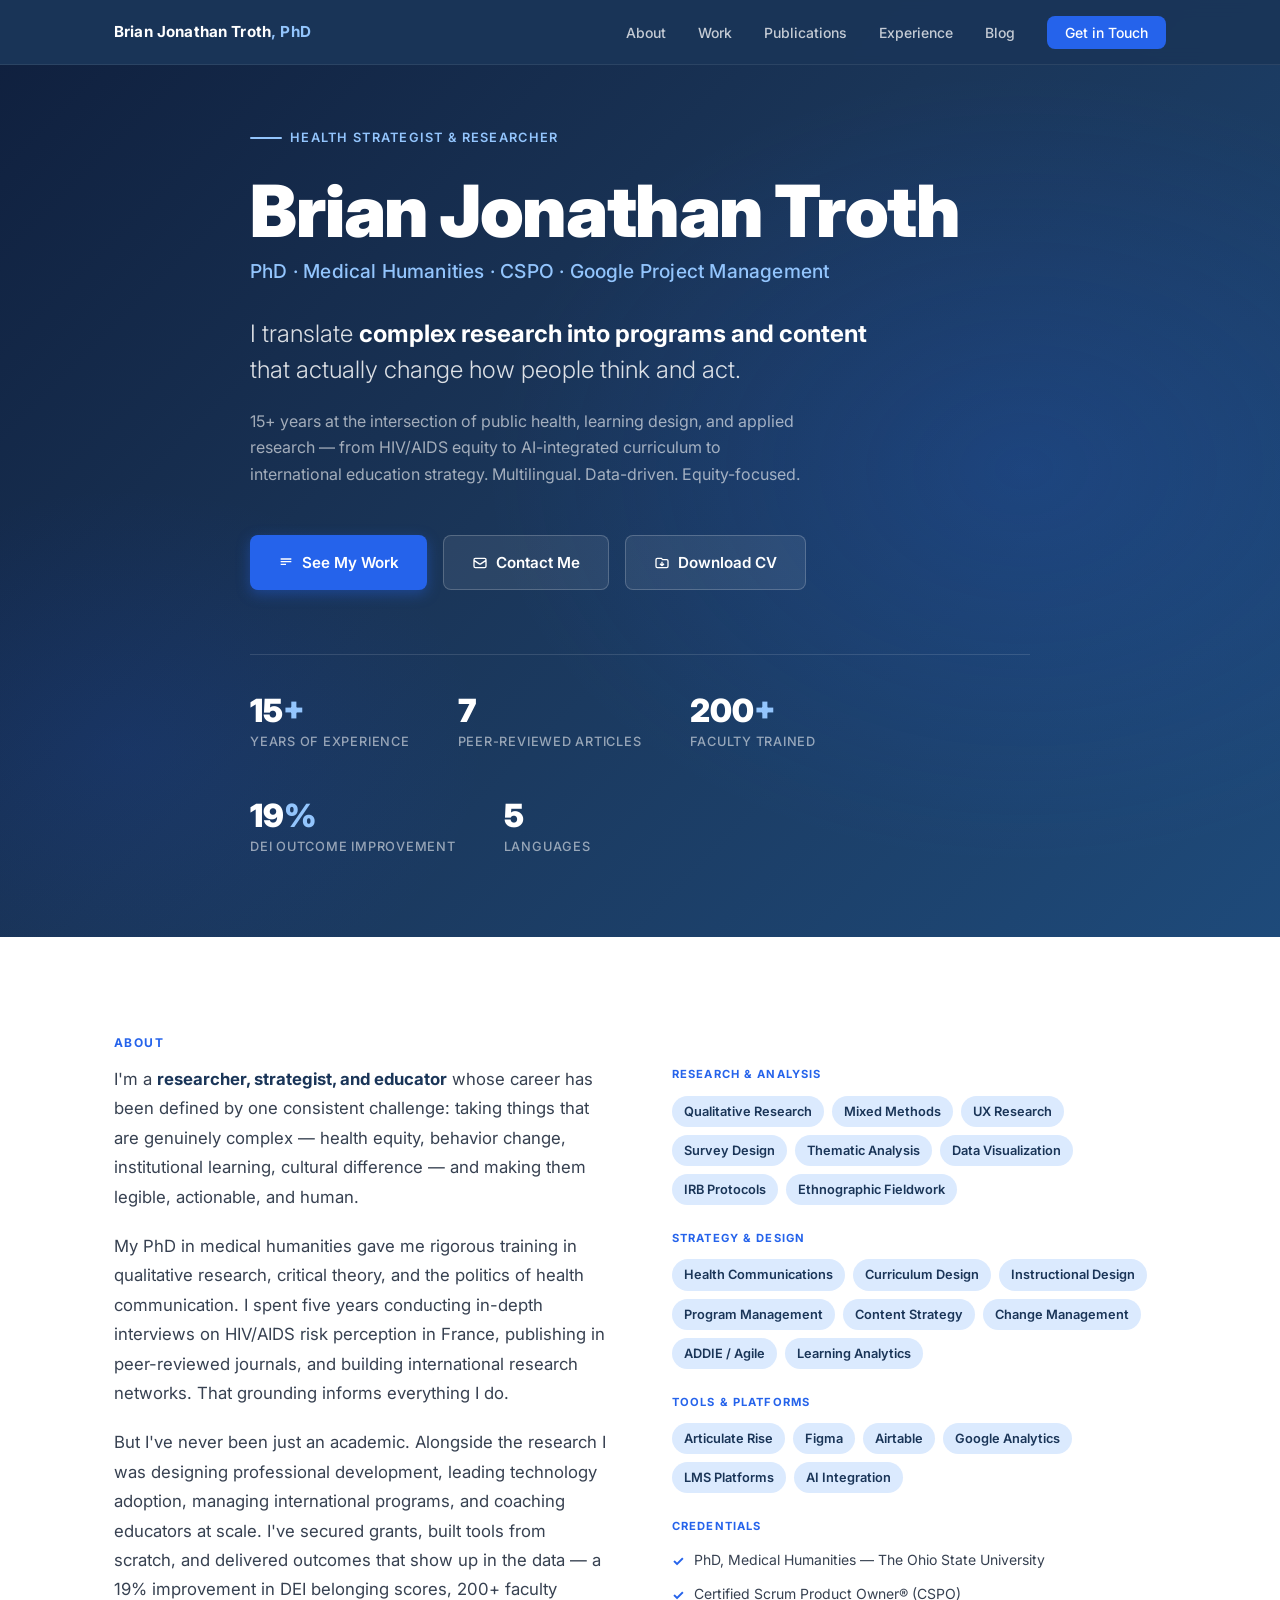
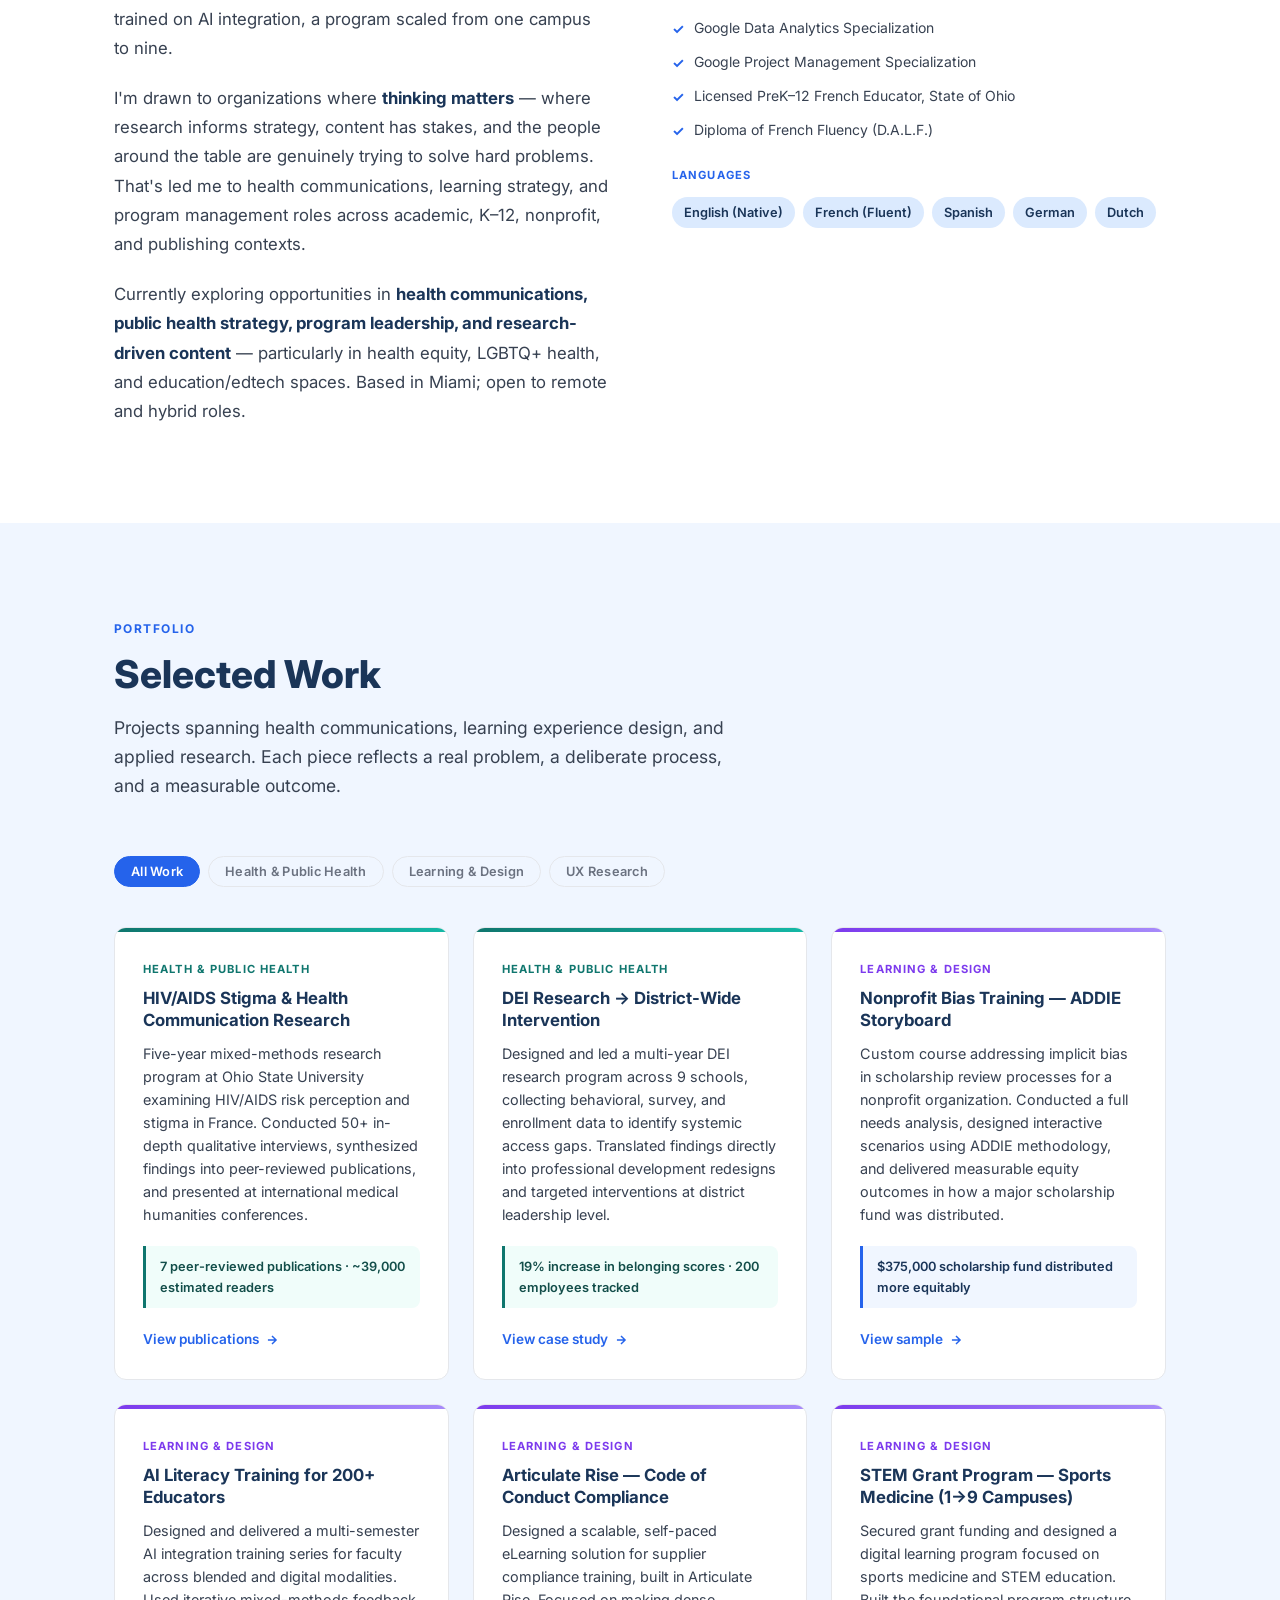
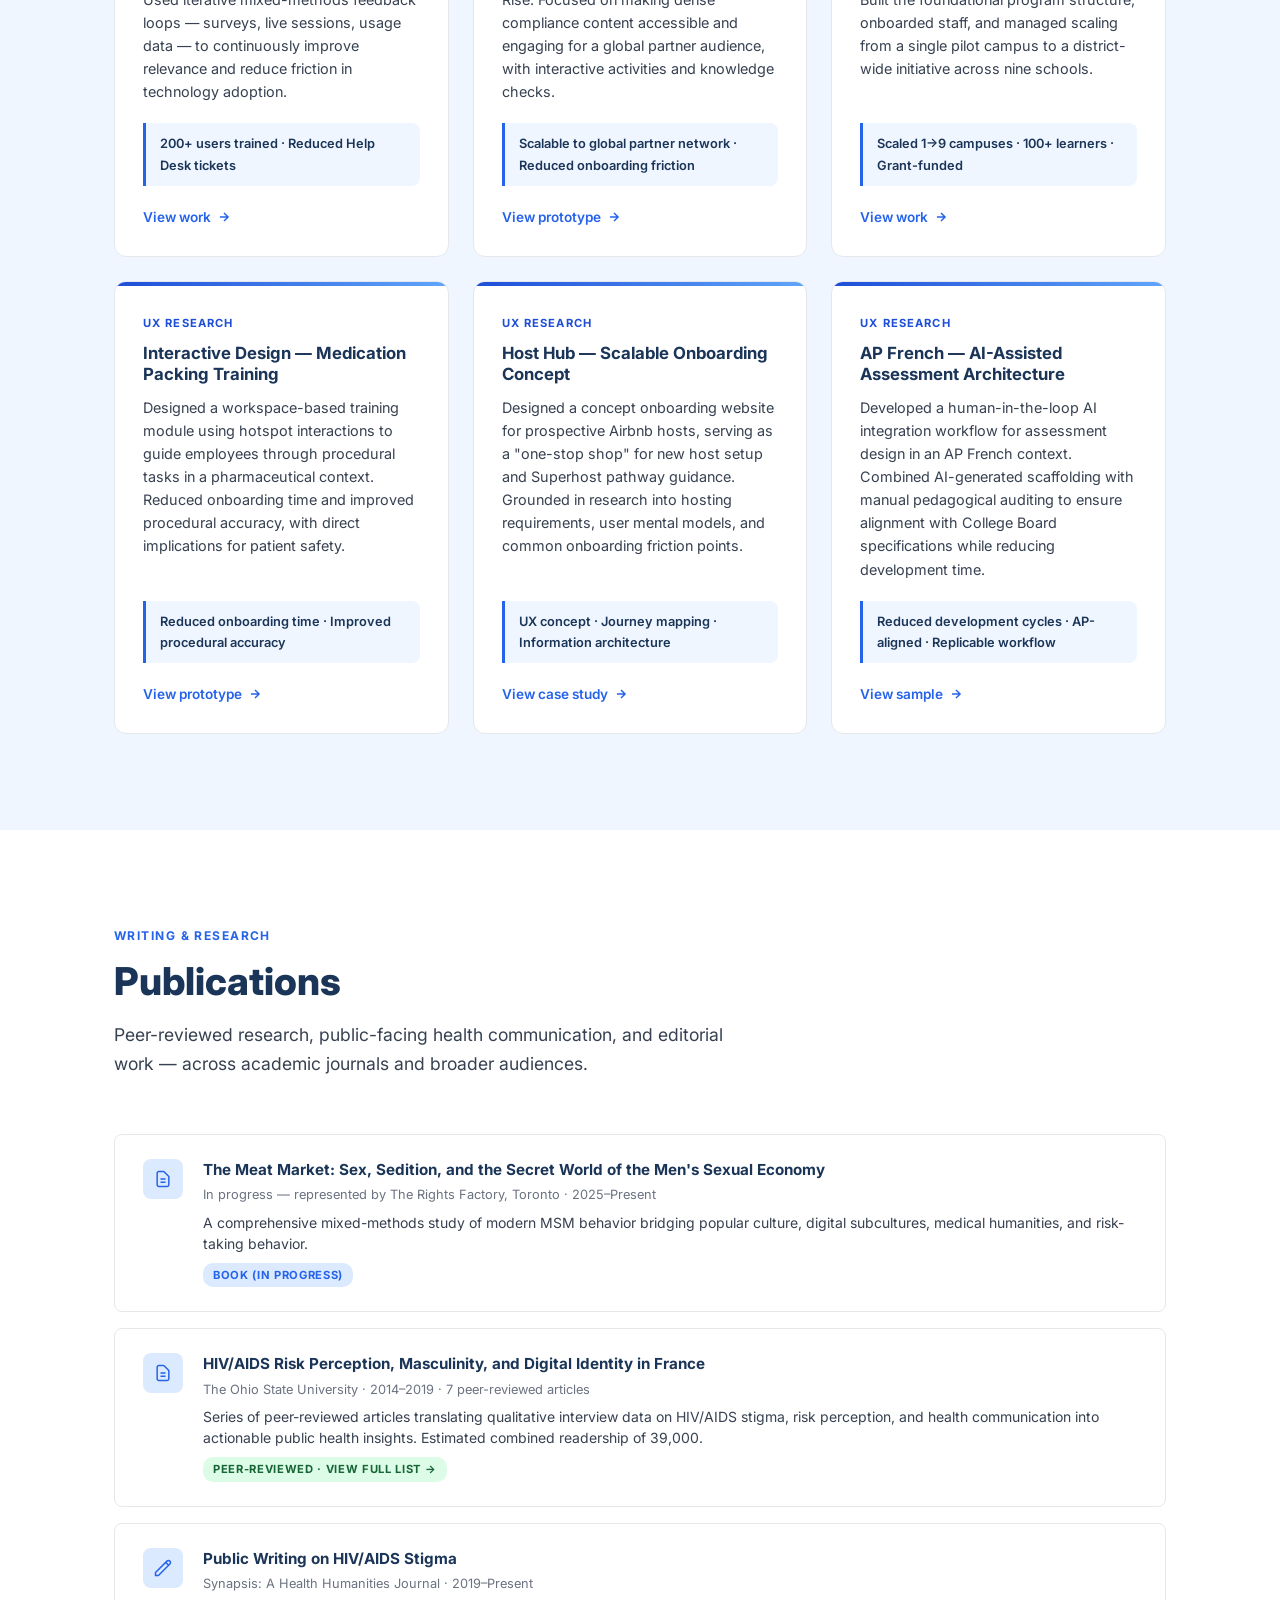
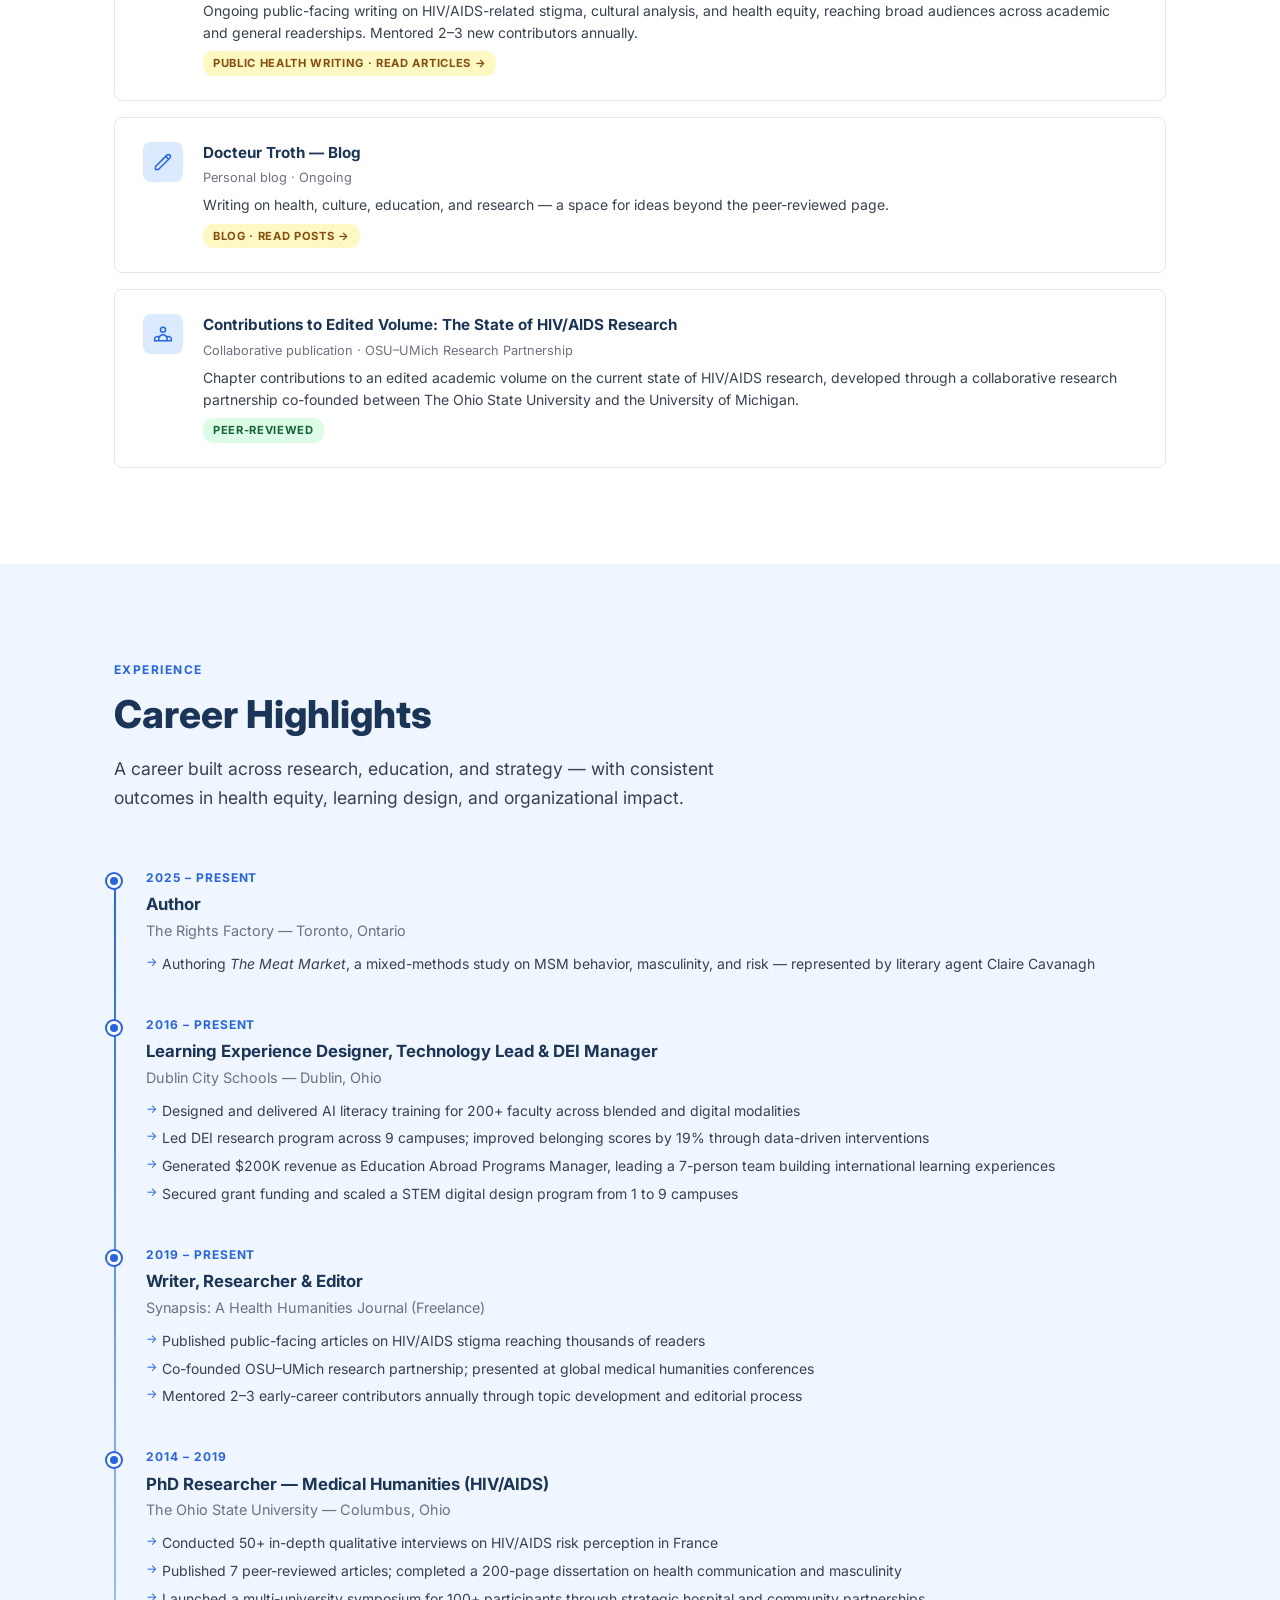
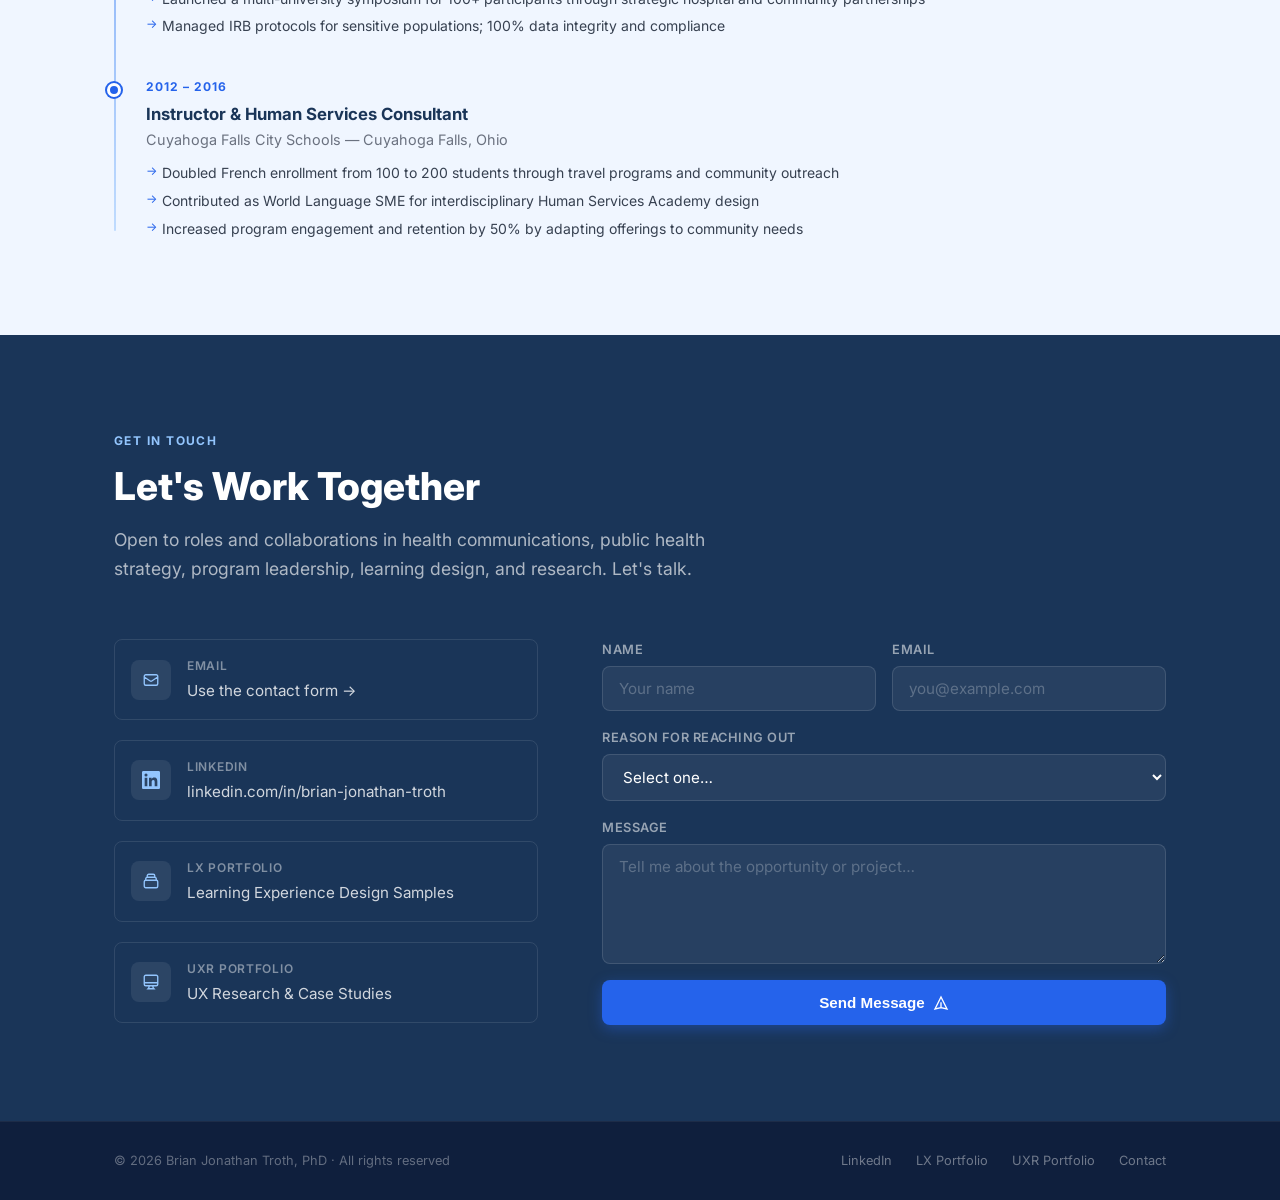
==== commit f2649d01: "Update index.html" ====
--- a/index.html
+++ b/index.html
@@ -32,6 +32,7 @@
       <li><a href="#work">Work</a></li>
       <li><a href="#publications">Publications</a></li>
       <li><a href="#experience">Experience</a></li>
+      <li><a href="https://docteurtroth.blogspot.com/" target="_blank" rel="noopener">Blog</a></li>
       <li><a href="#contact" class="nav-cta">Get in Touch</a></li>
     </ul>
     <button class="nav-toggle" aria-label="Toggle navigation" aria-expanded="false">
@@ -477,7 +478,17 @@
           <a href="https://medicalhealthhumanities.com/author/troth13/" target="_blank" rel="noopener" class="pub-tag public" style="text-decoration:none;">Public Health Writing · Read Articles →</a>
         </div>
       </div>
-
+      <div class="pub-item fade-in">
+        <div class="pub-icon">
+          <svg width="20" height="20" fill="none" viewBox="0 0 24 24" stroke="currentColor" stroke-width="1.8"><path d="M15.232 5.232l3.536 3.536m-2.036-5.036a2.5 2.5 0 113.536 3.536L6.5 21.036H3v-3.572L16.732 3.732z"/></svg>
+        </div>
+        <div class="pub-content">
+          <div class="pub-title">Docteur Troth — Blog</div>
+          <div class="pub-meta">Personal blog · Ongoing</div>
+          <div class="pub-desc">Writing on health, culture, education, and research — a space for ideas beyond the peer-reviewed page.</div>
+          <a href="https://docteurtroth.blogspot.com/" target="_blank" rel="noopener" class="pub-tag public" style="text-decoration:none;">Blog · Read Posts →</a>
+        </div>
+      </div>
       <div class="pub-item fade-in">
         <div class="pub-icon">
           <svg width="20" height="20" fill="none" viewBox="0 0 24 24" stroke="currentColor" stroke-width="1.8"><path d="M17 20h5v-2a3 3 0 00-5.356-1.857M17 20H7m10 0v-2c0-.656-.126-1.283-.356-1.857M7 20H2v-2a3 3 0 015.356-1.857M7 20v-2c0-.656.126-1.283.356-1.857m0 0a5.002 5.002 0 019.288 0M15 7a3 3 0 11-6 0 3 3 0 016 0z"/></svg>
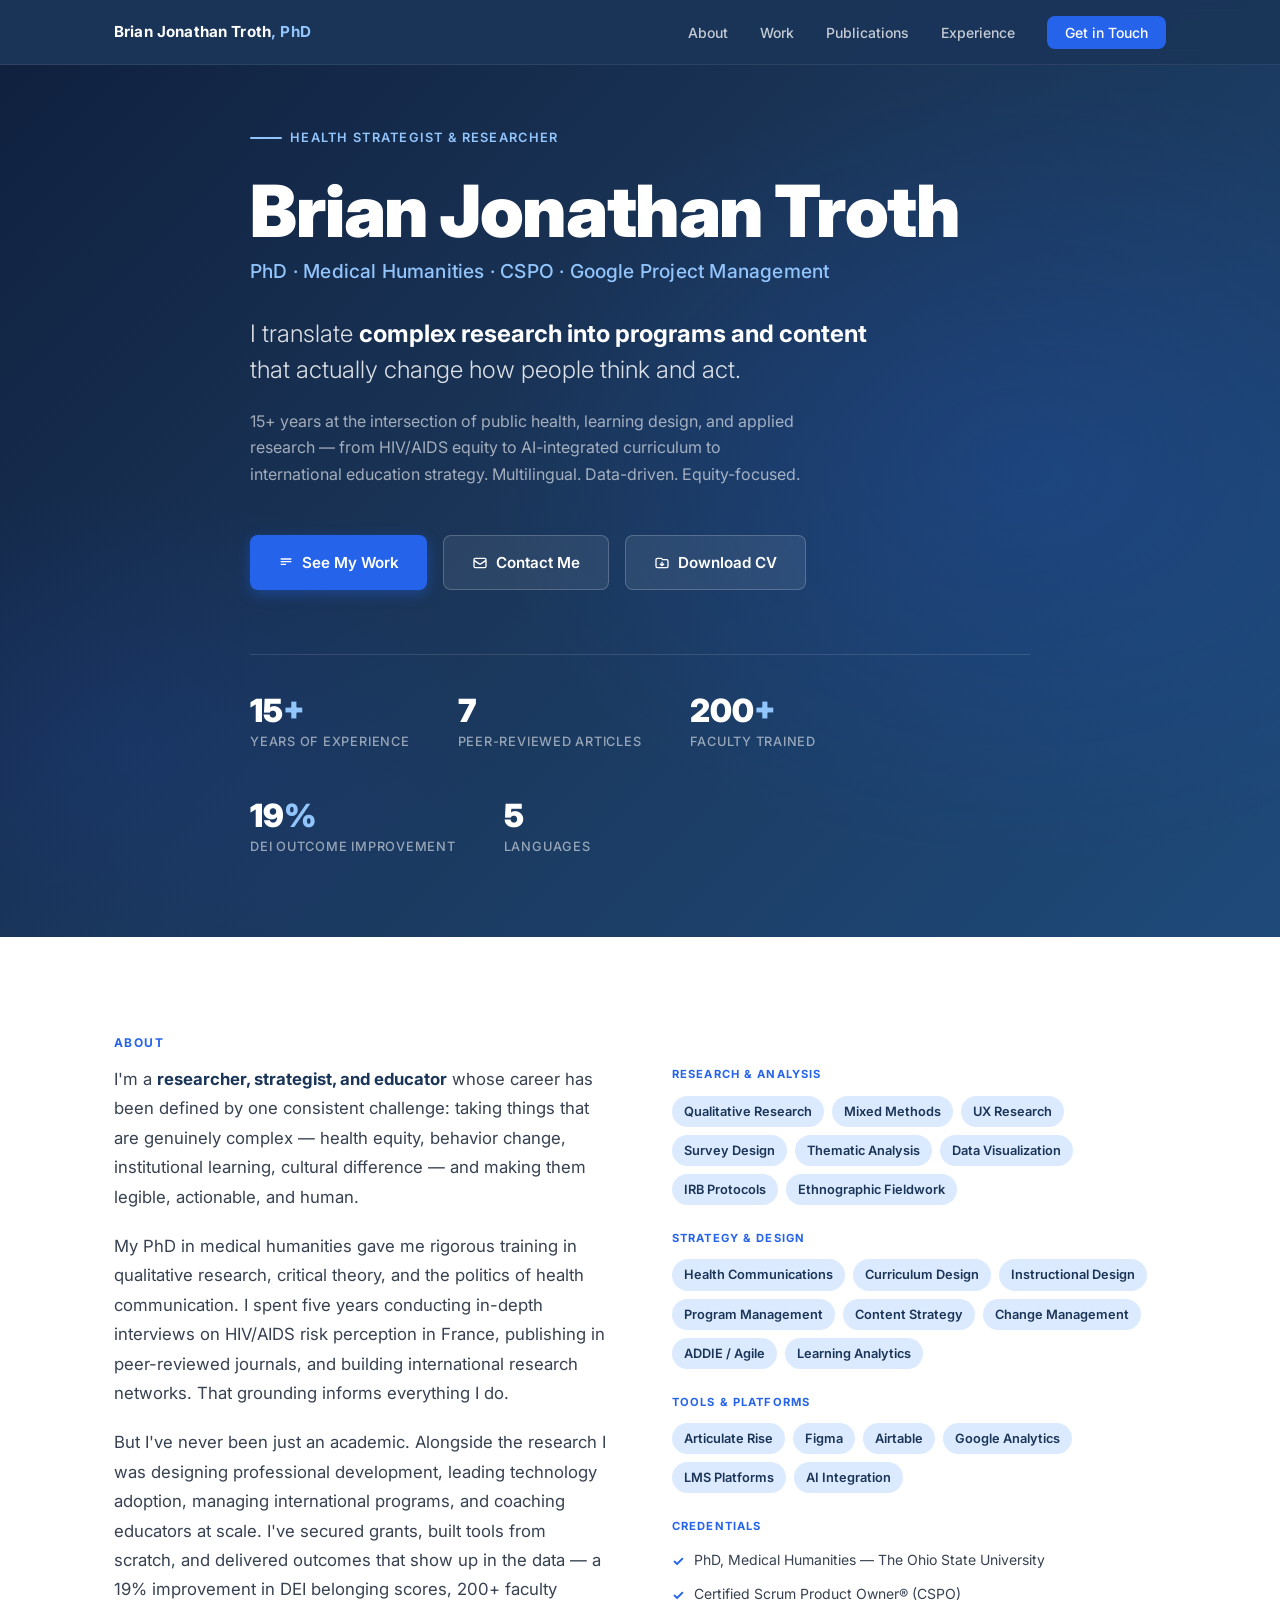
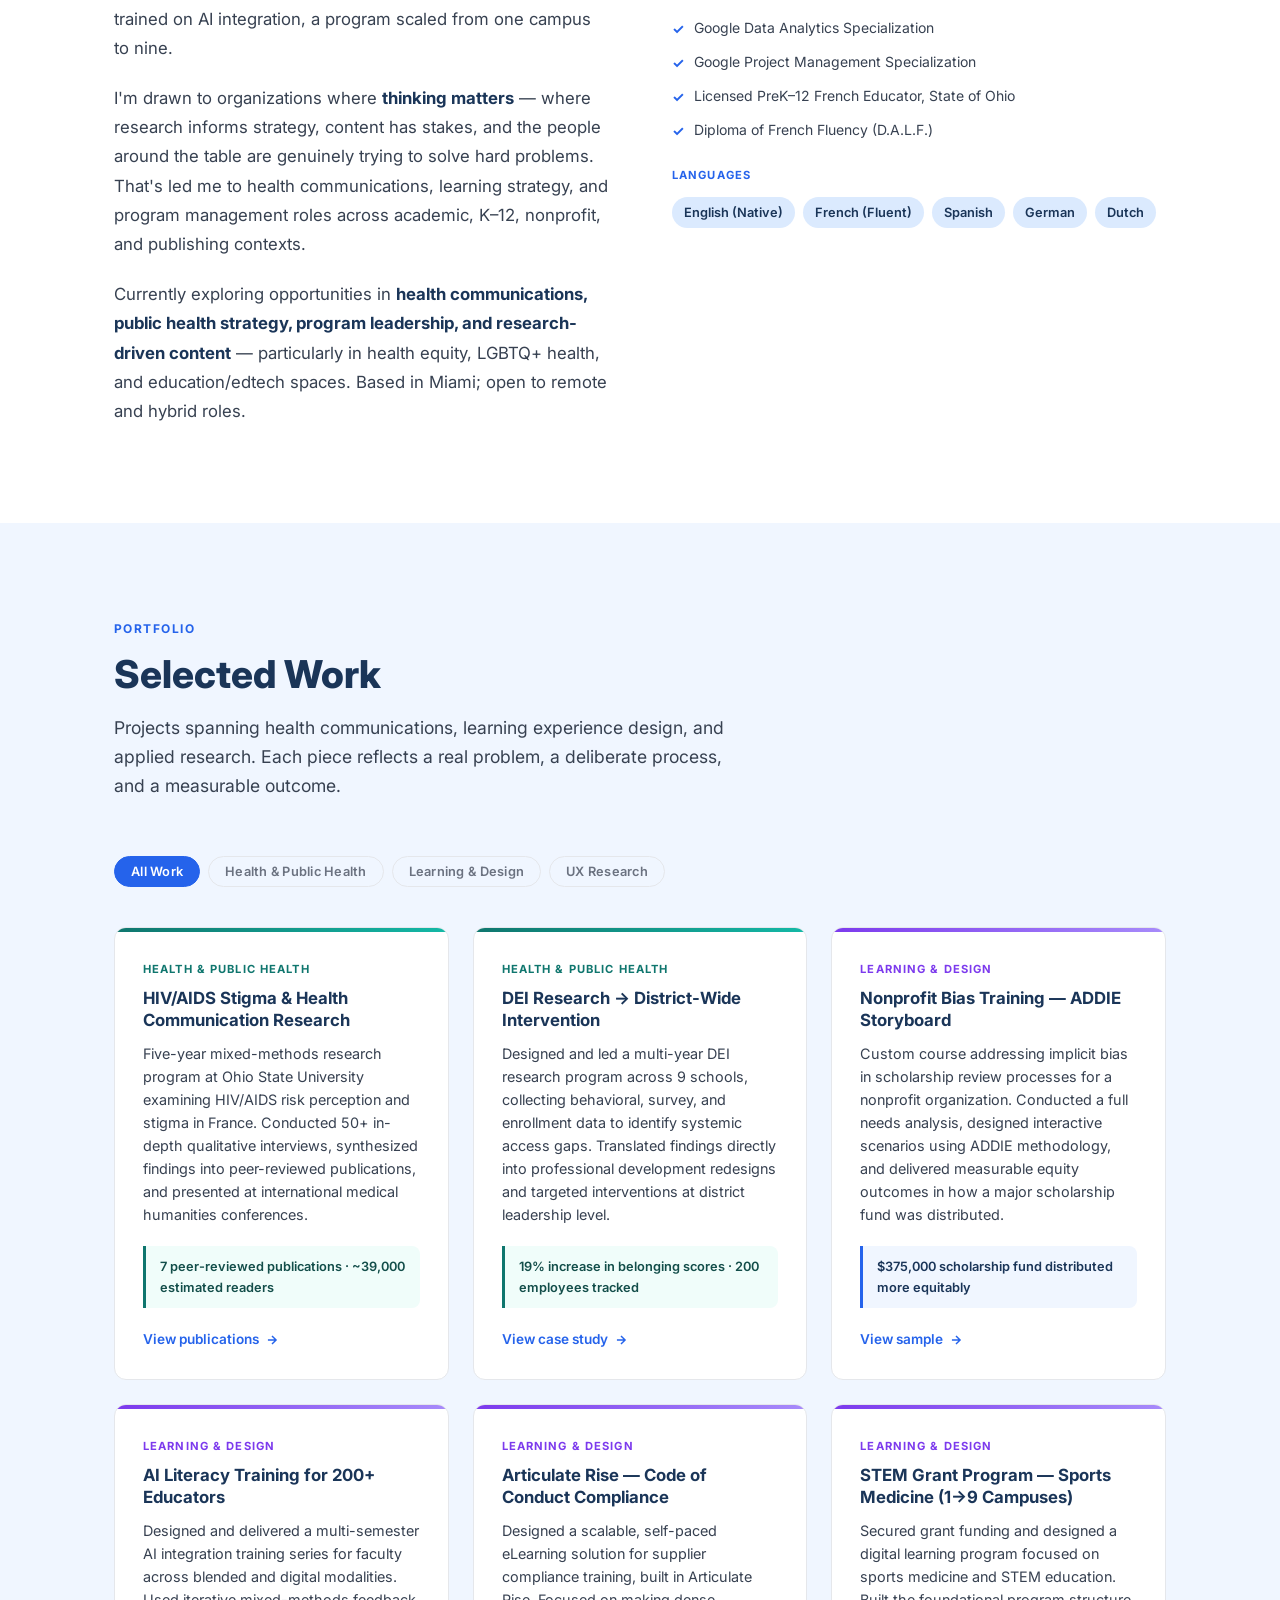
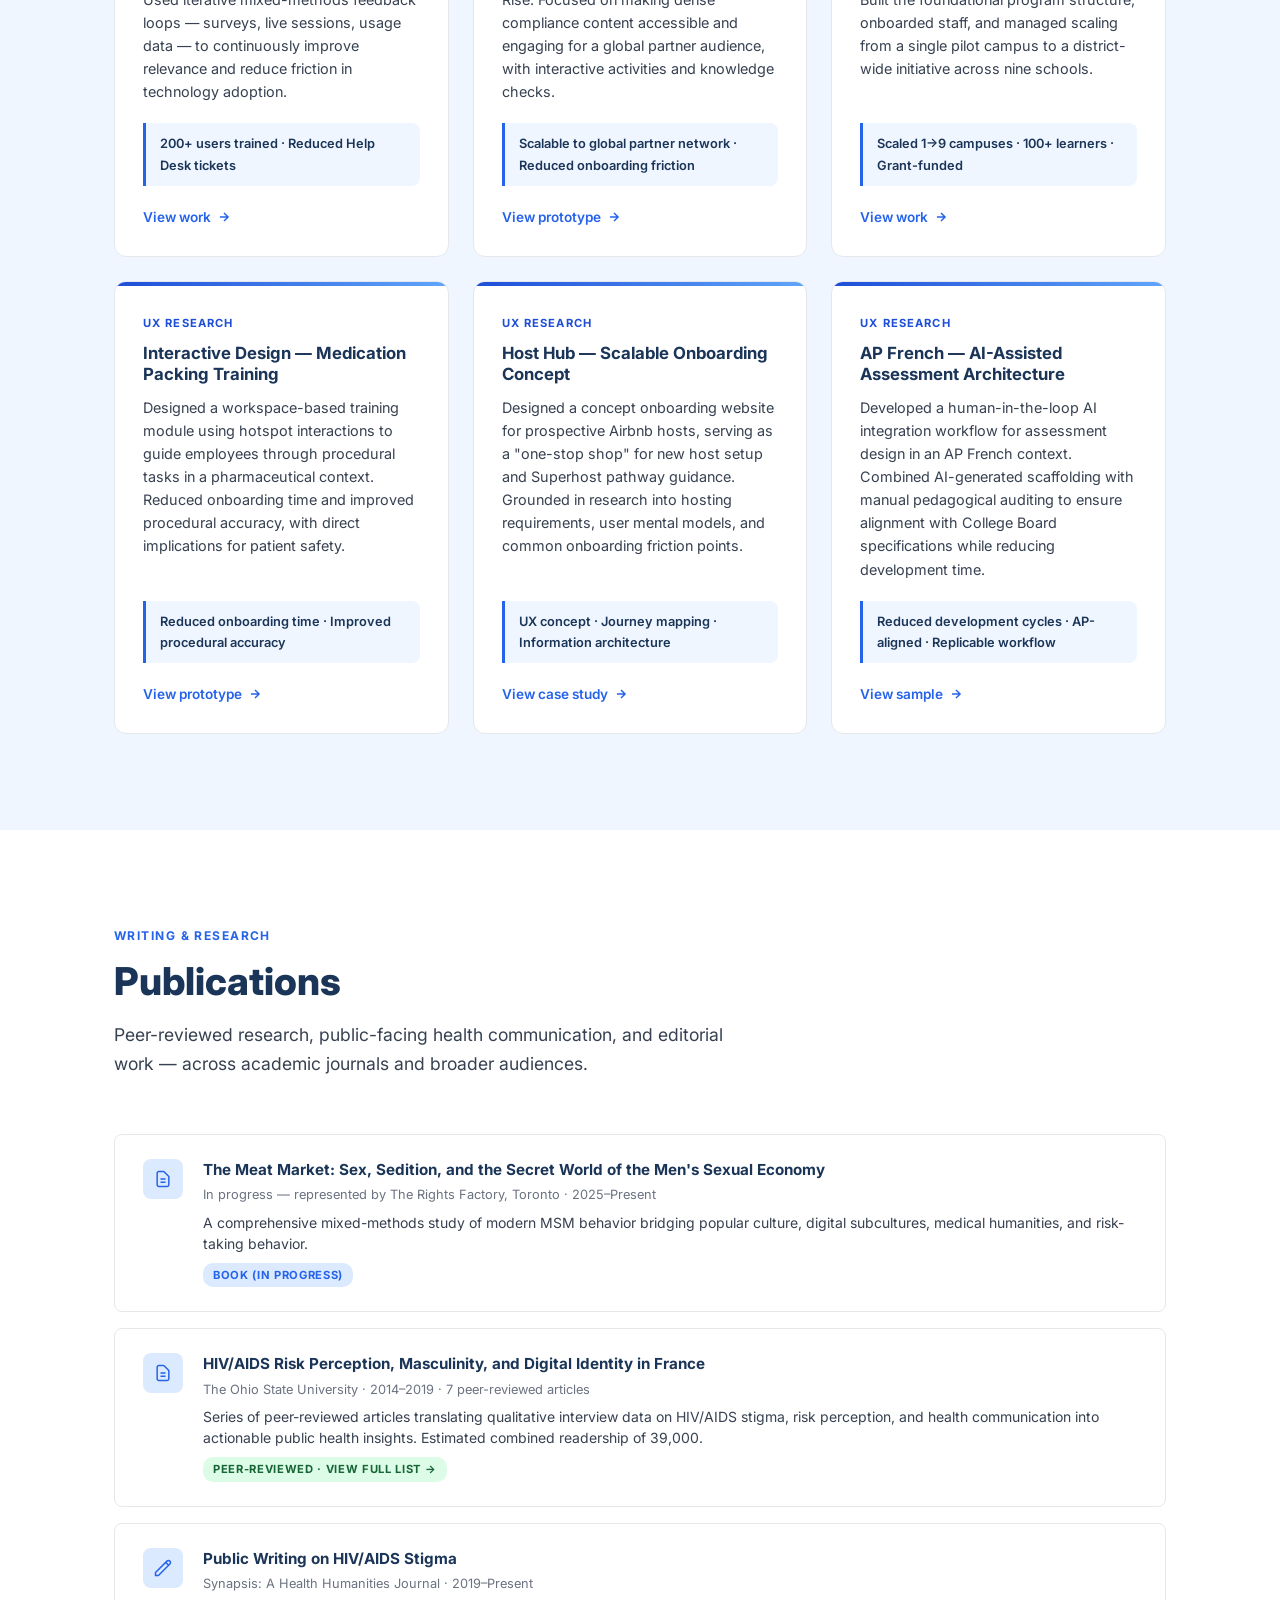
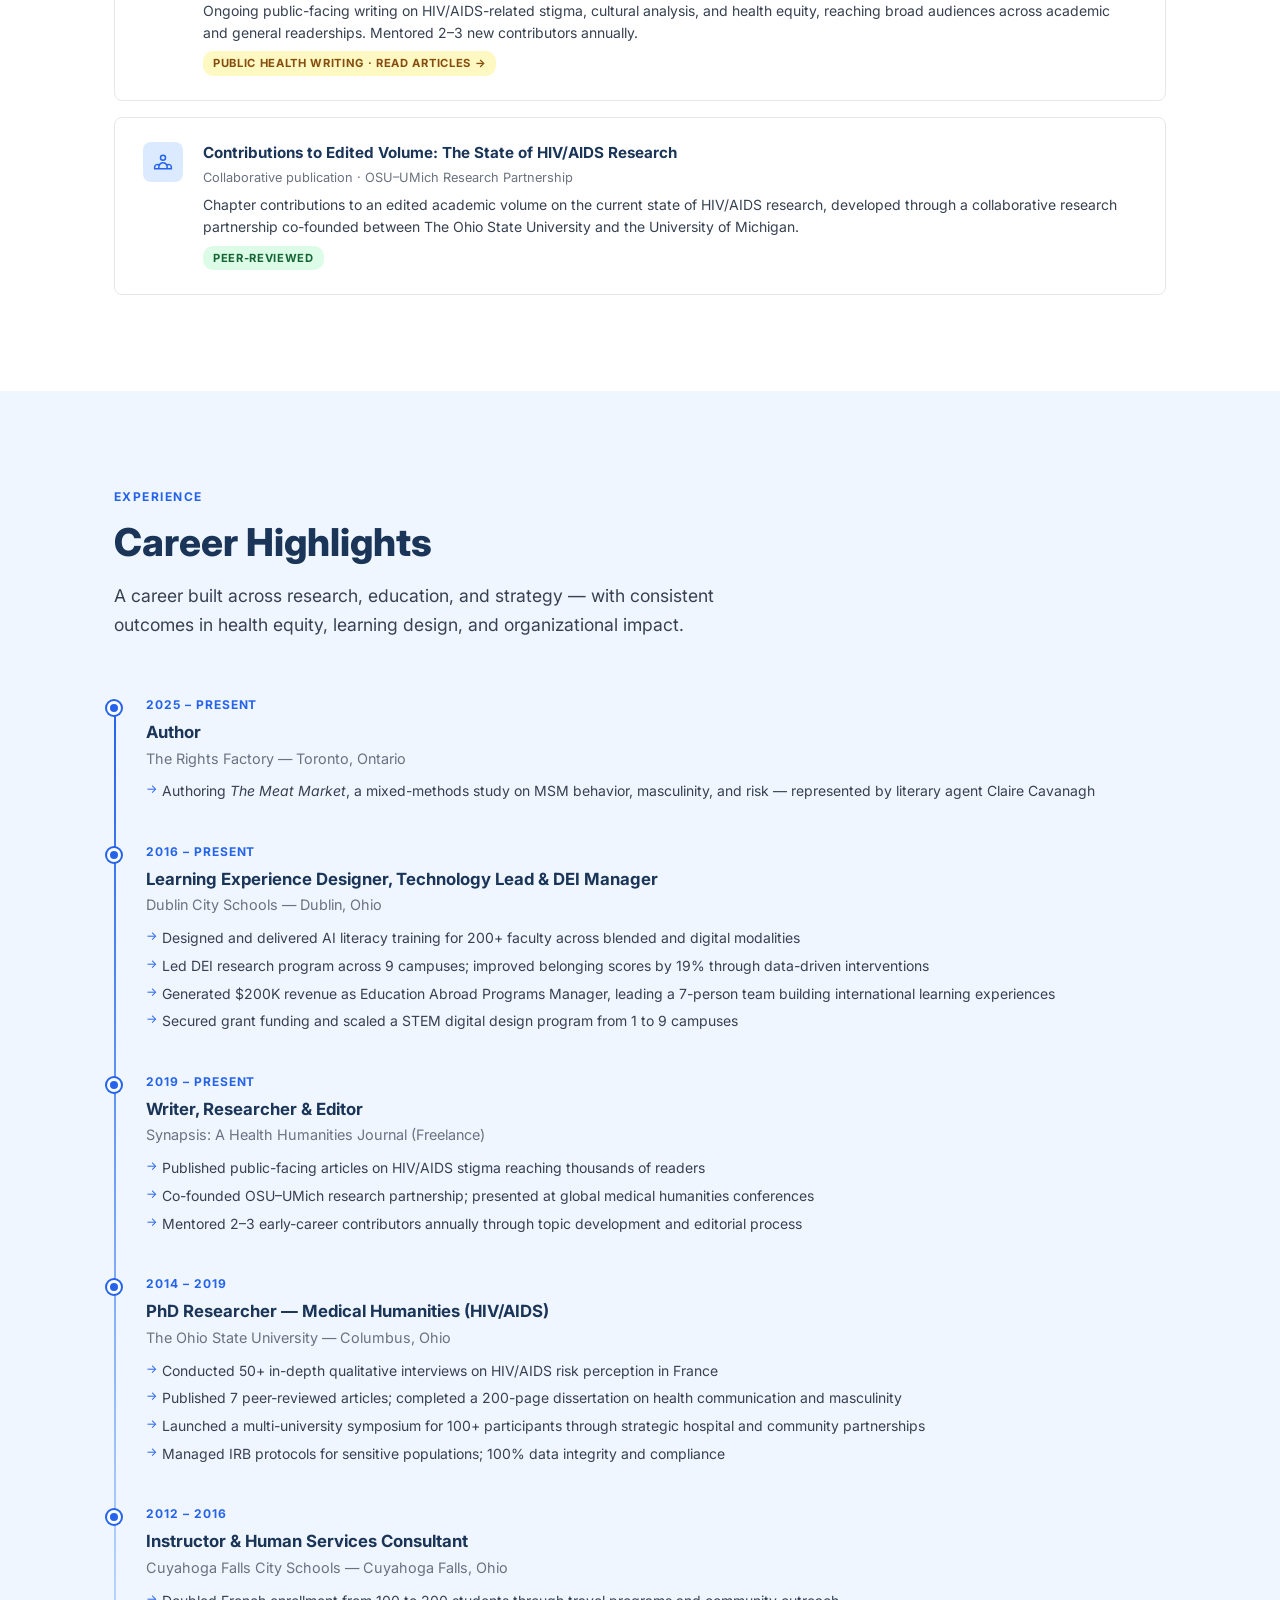
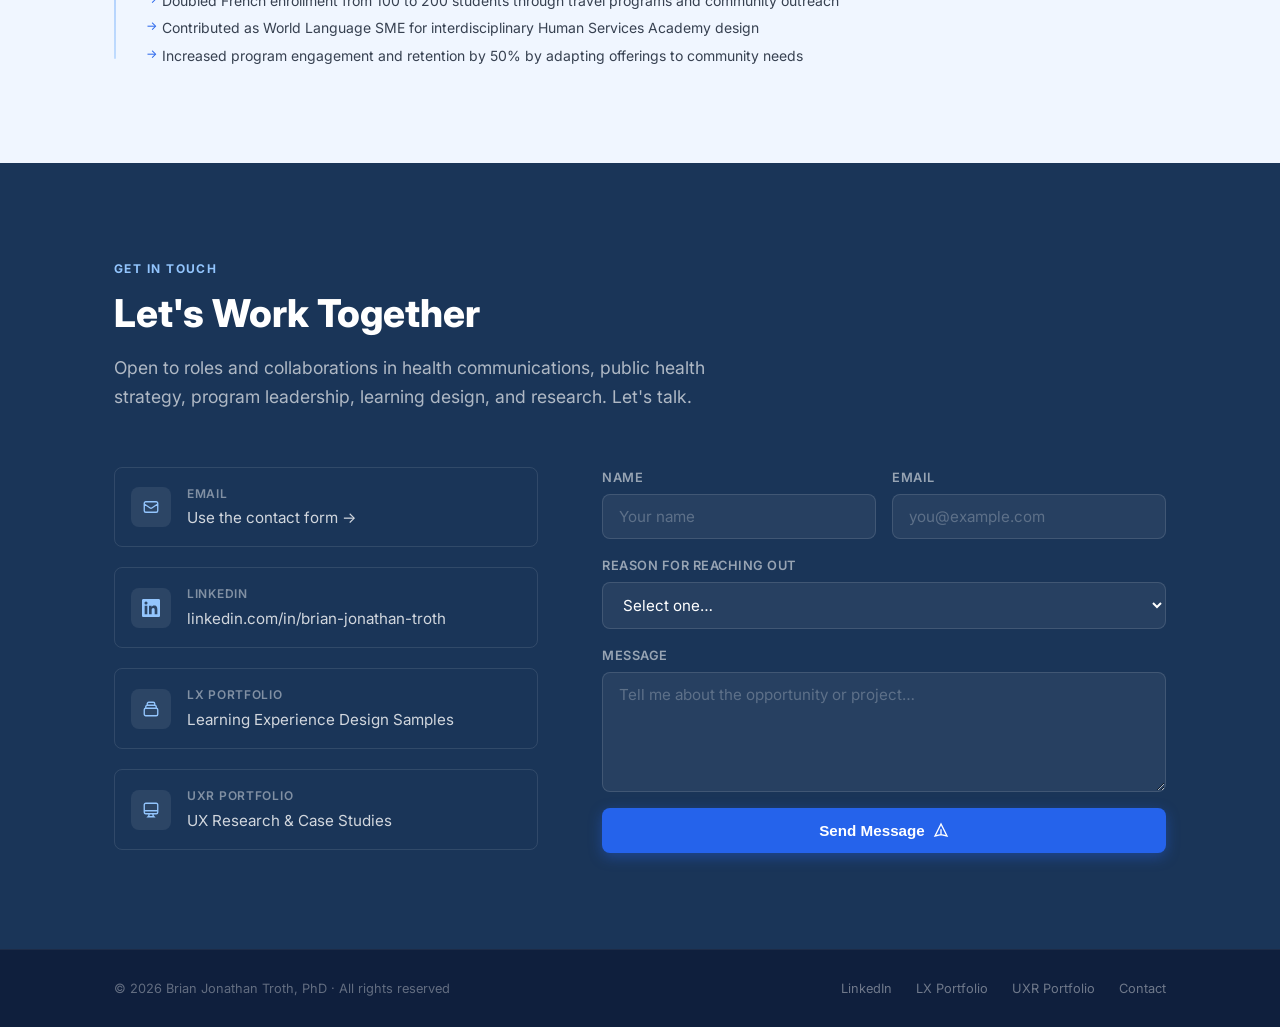
==== commit c6f6e03d: "Update index.html" ====
--- a/index.html
+++ b/index.html
@@ -32,7 +32,6 @@
       <li><a href="#work">Work</a></li>
       <li><a href="#publications">Publications</a></li>
       <li><a href="#experience">Experience</a></li>
-      <li><a href="https://docteurtroth.blogspot.com/" target="_blank" rel="noopener">Blog</a></li>
       <li><a href="#contact" class="nav-cta">Get in Touch</a></li>
     </ul>
     <button class="nav-toggle" aria-label="Toggle navigation" aria-expanded="false">
@@ -478,17 +477,7 @@
           <a href="https://medicalhealthhumanities.com/author/troth13/" target="_blank" rel="noopener" class="pub-tag public" style="text-decoration:none;">Public Health Writing · Read Articles →</a>
         </div>
       </div>
-      <div class="pub-item fade-in">
-        <div class="pub-icon">
-          <svg width="20" height="20" fill="none" viewBox="0 0 24 24" stroke="currentColor" stroke-width="1.8"><path d="M15.232 5.232l3.536 3.536m-2.036-5.036a2.5 2.5 0 113.536 3.536L6.5 21.036H3v-3.572L16.732 3.732z"/></svg>
-        </div>
-        <div class="pub-content">
-          <div class="pub-title">Docteur Troth — Blog</div>
-          <div class="pub-meta">Personal blog · Ongoing</div>
-          <div class="pub-desc">Writing on health, culture, education, and research — a space for ideas beyond the peer-reviewed page.</div>
-          <a href="https://docteurtroth.blogspot.com/" target="_blank" rel="noopener" class="pub-tag public" style="text-decoration:none;">Blog · Read Posts →</a>
-        </div>
-      </div>
+  
       <div class="pub-item fade-in">
         <div class="pub-icon">
           <svg width="20" height="20" fill="none" viewBox="0 0 24 24" stroke="currentColor" stroke-width="1.8"><path d="M17 20h5v-2a3 3 0 00-5.356-1.857M17 20H7m10 0v-2c0-.656-.126-1.283-.356-1.857M7 20H2v-2a3 3 0 015.356-1.857M7 20v-2c0-.656.126-1.283.356-1.857m0 0a5.002 5.002 0 019.288 0M15 7a3 3 0 11-6 0 3 3 0 016 0z"/></svg>
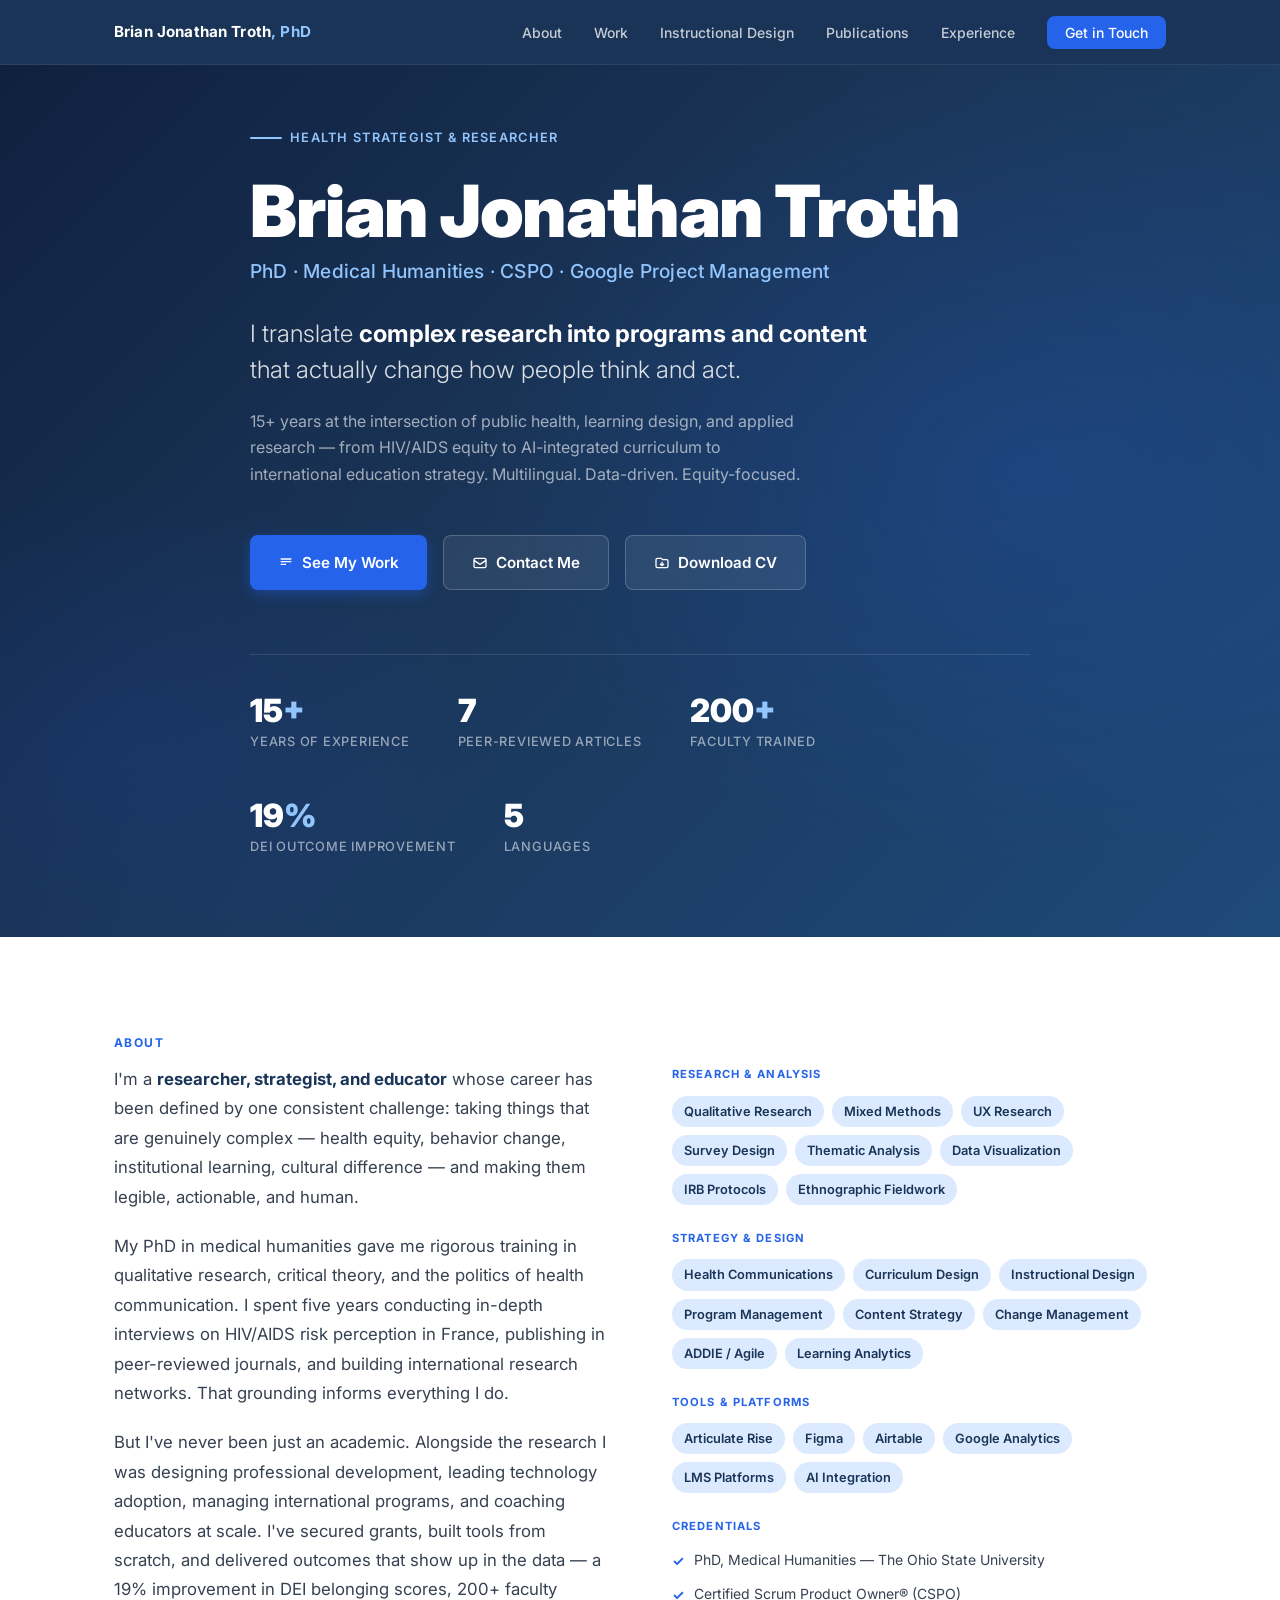
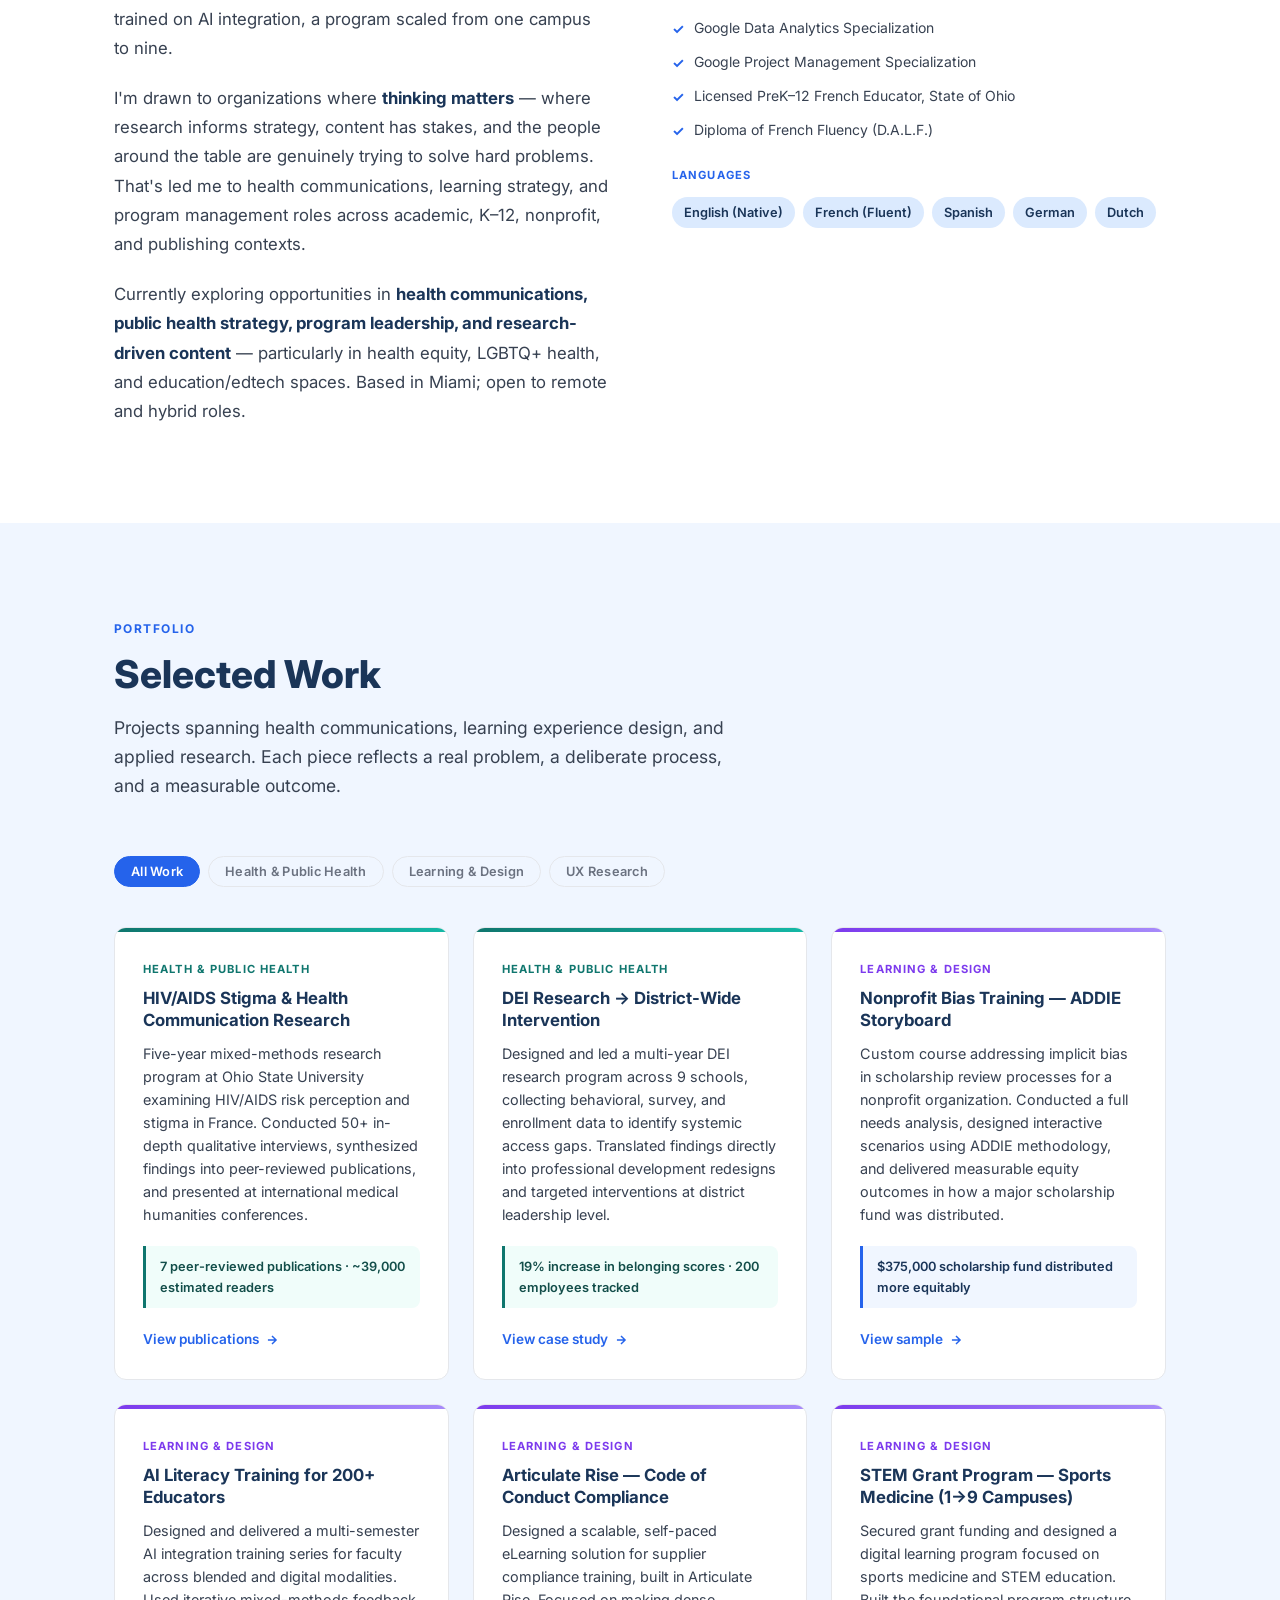
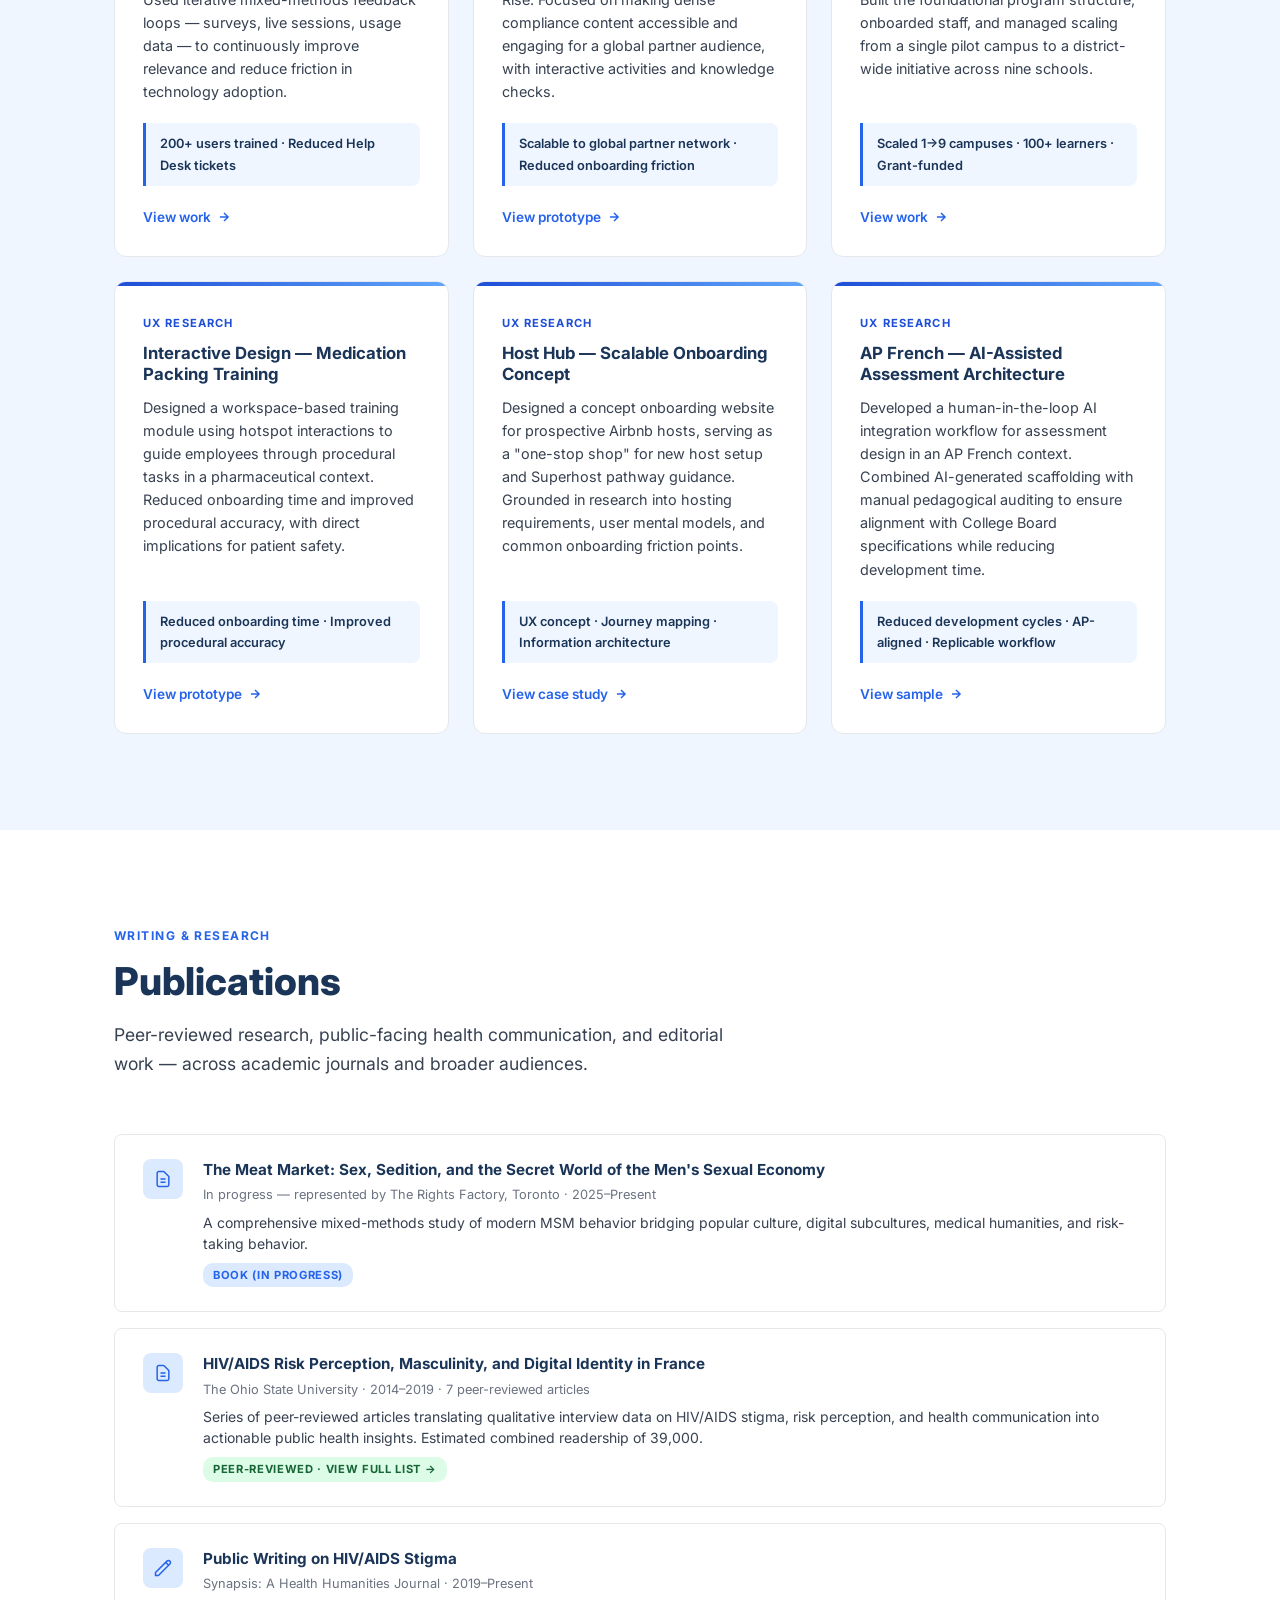
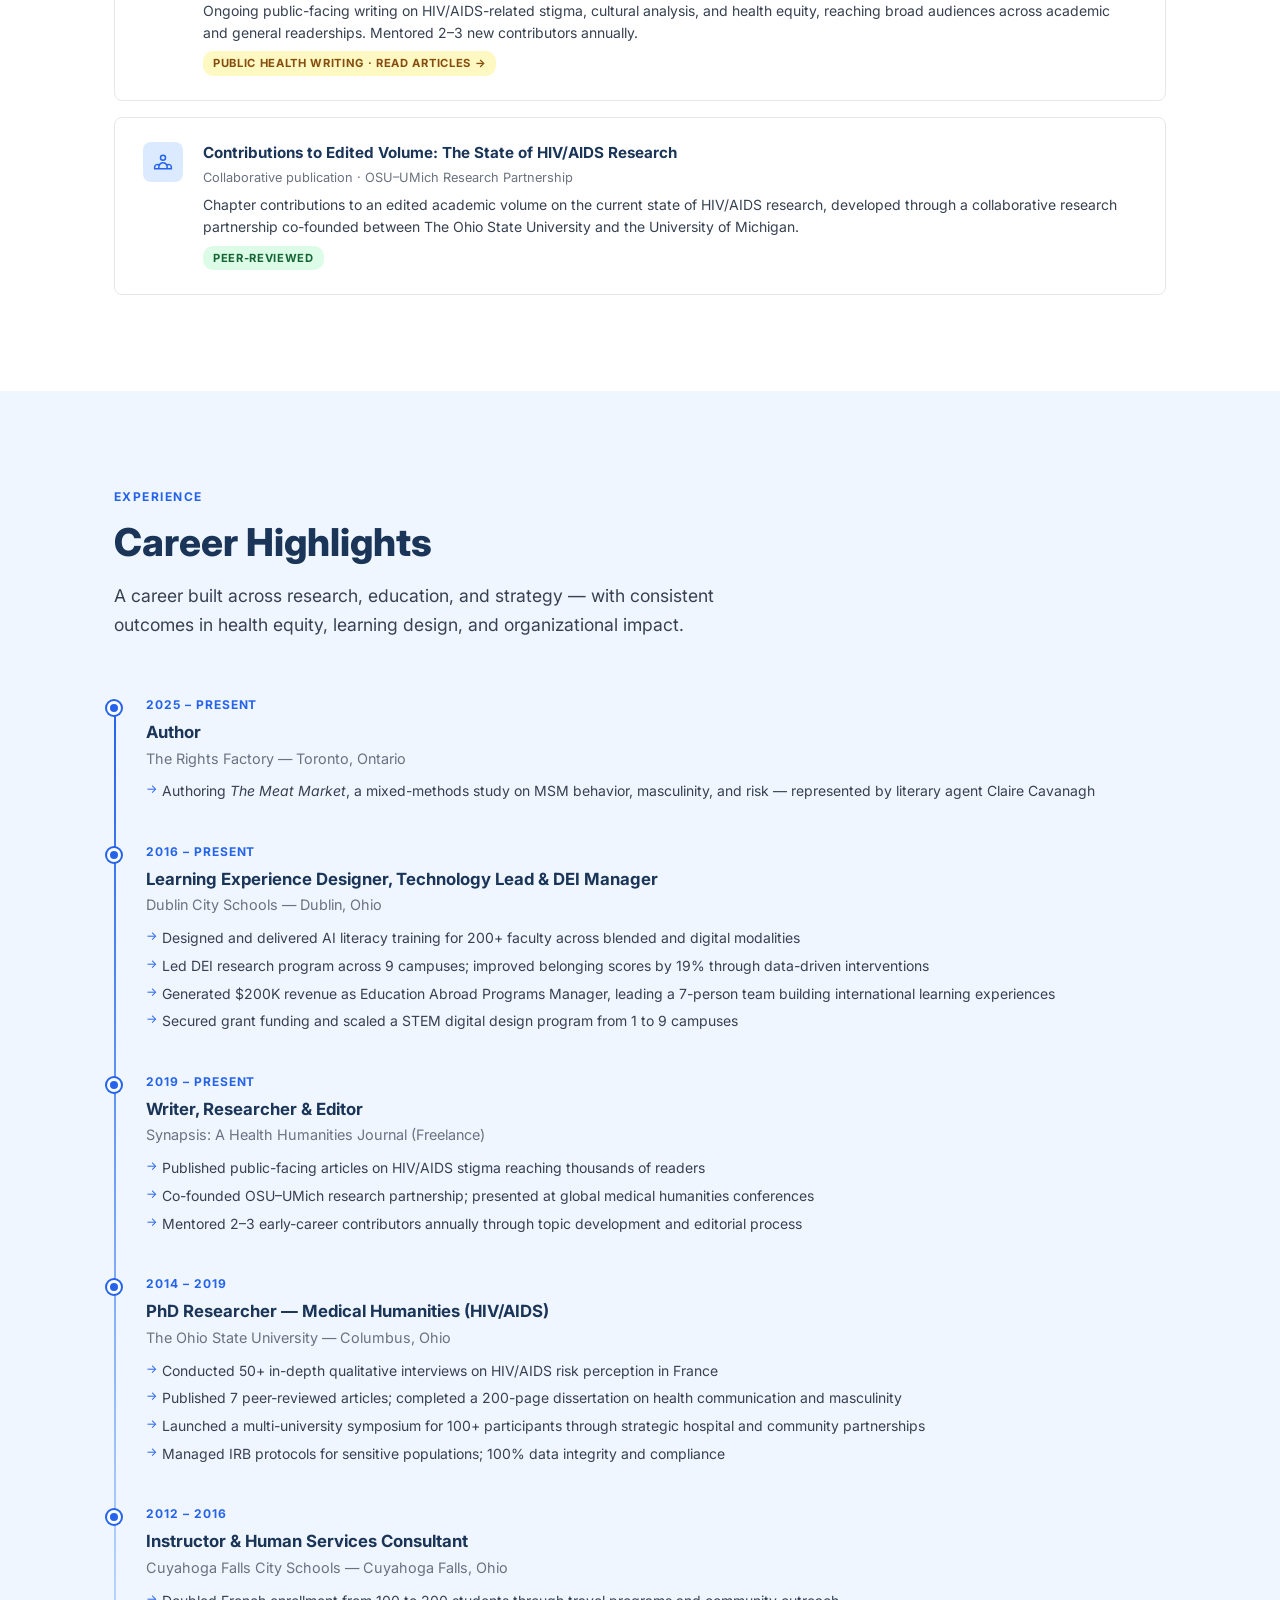
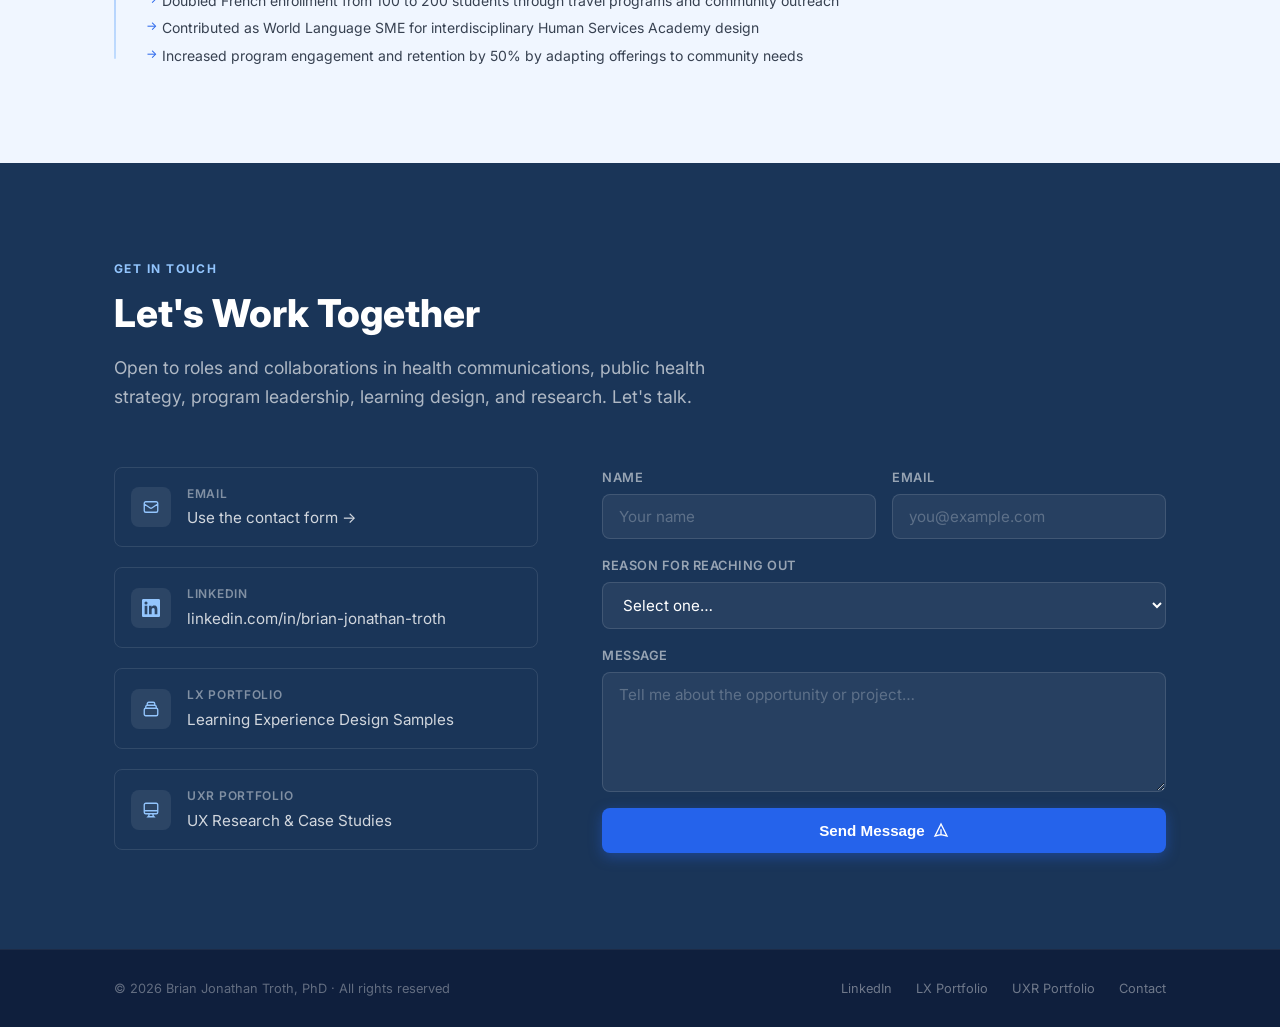
==== commit fd9bef61: "Update index.html" ====
--- a/index.html
+++ b/index.html
@@ -30,6 +30,7 @@
     <ul class="nav-links" role="list">
       <li><a href="#about">About</a></li>
       <li><a href="#work">Work</a></li>
+      <li><a href="instructional-design.html">Instructional Design</a></li>
       <li><a href="#publications">Publications</a></li>
       <li><a href="#experience">Experience</a></li>
       <li><a href="#contact" class="nav-cta">Get in Touch</a></li>
